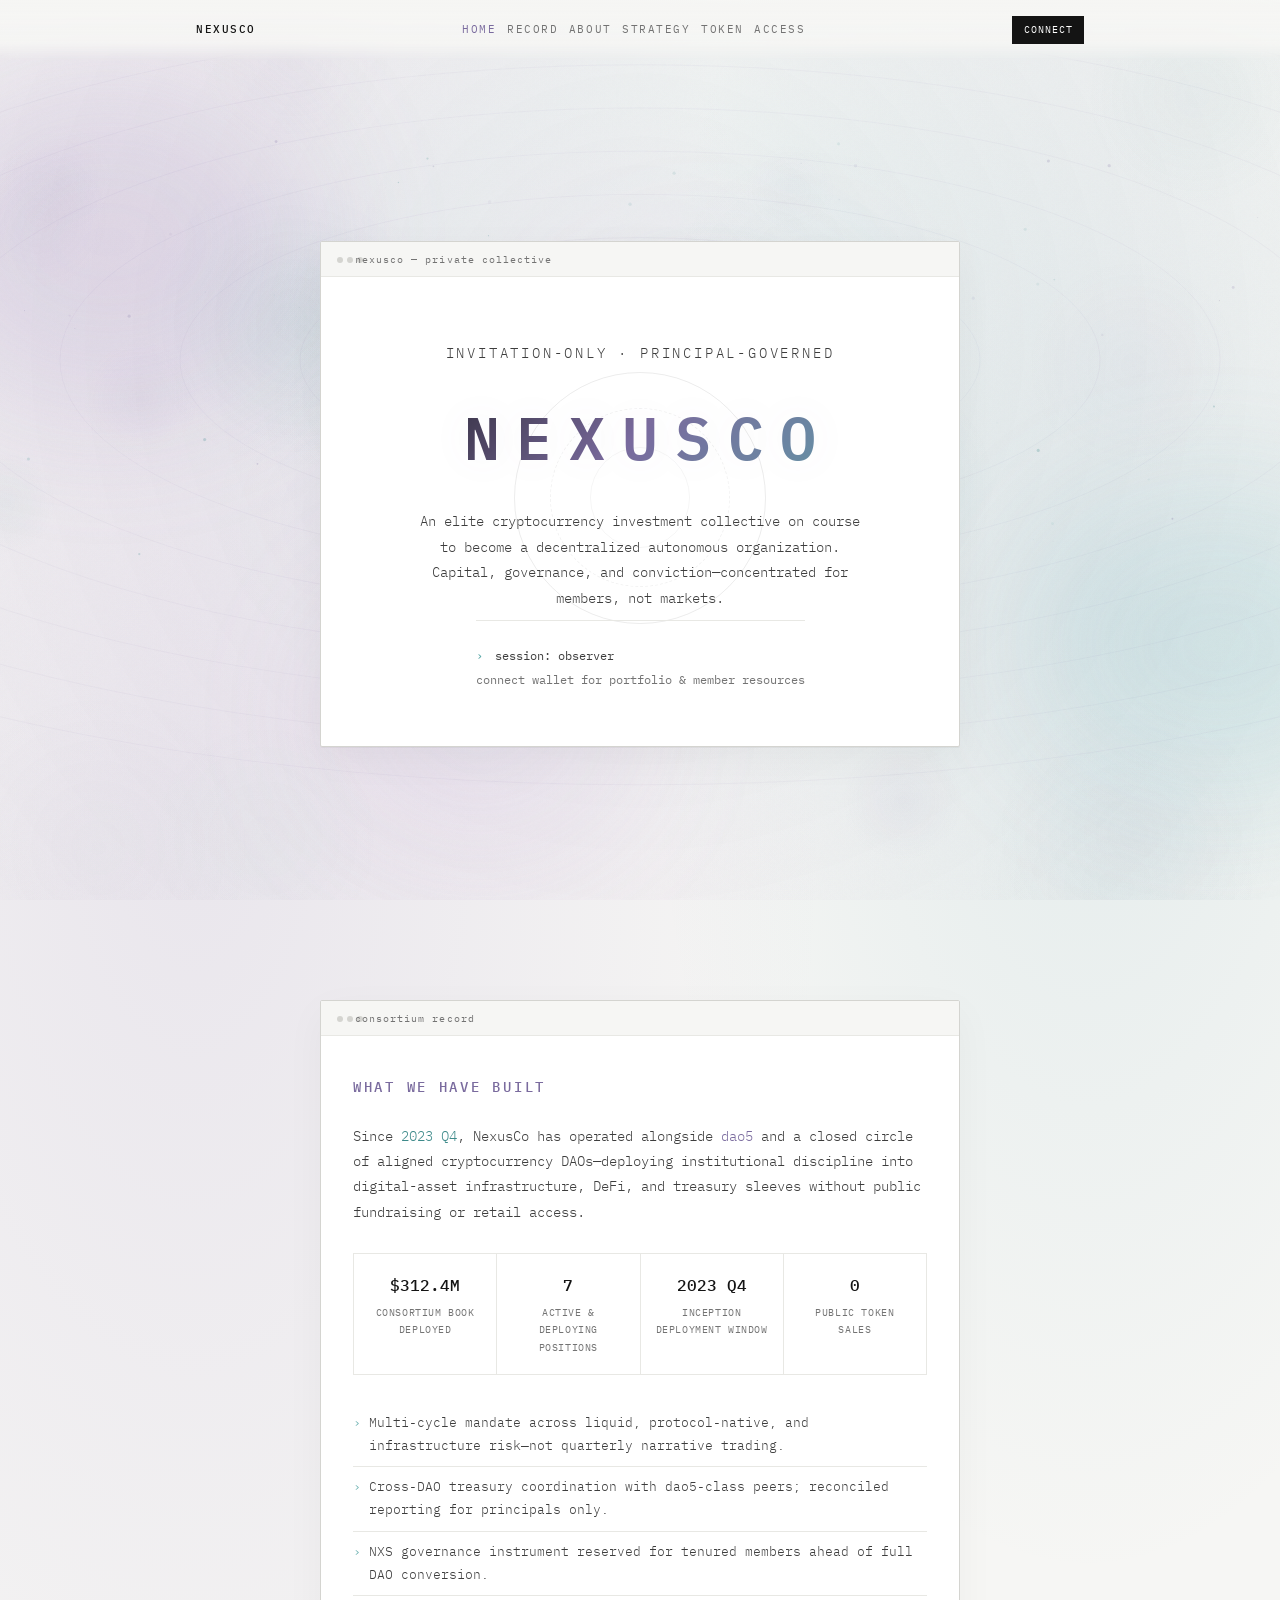
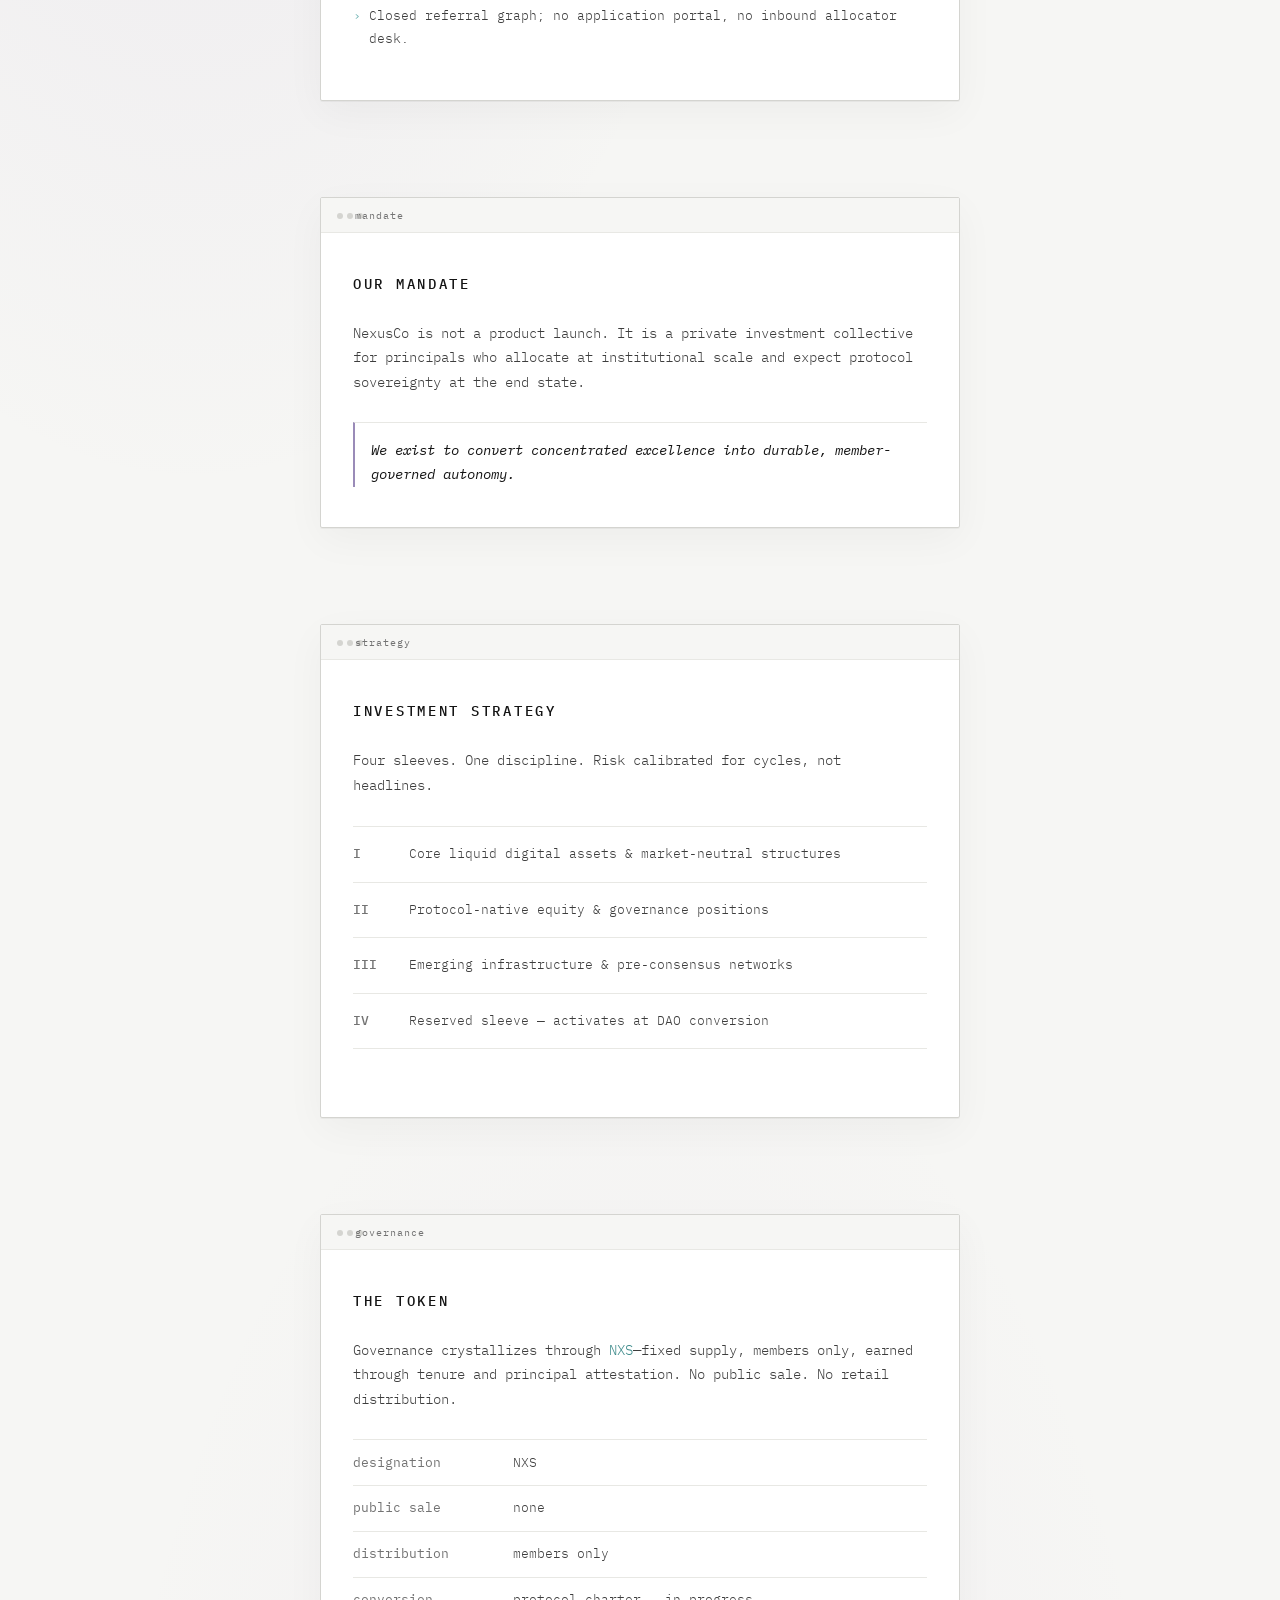
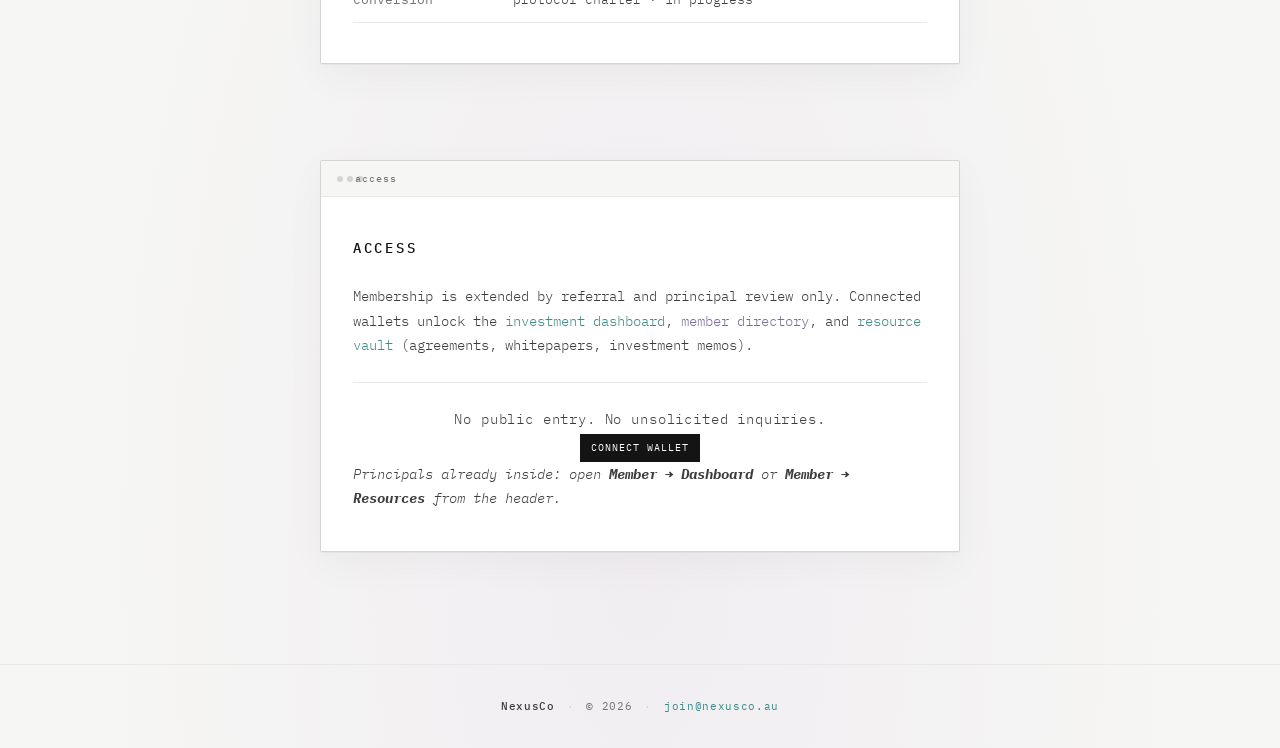
==== index.html @ d4dbca17 "Initial NexusCo website" ====
<!DOCTYPE html>
<html lang="en">
<head>
  <meta charset="UTF-8">
  <meta name="viewport" content="width=device-width, initial-scale=1.0">
  <meta name="description" content="NexusCo — private cryptocurrency investment collective converting to a DAO.">
  <meta name="robots" content="noindex, nofollow">
  <title>NexusCo</title>
  <link rel="preconnect" href="https://fonts.googleapis.com">
  <link rel="preconnect" href="https://fonts.gstatic.com" crossorigin>
  <link href="https://fonts.googleapis.com/css2?family=IBM+Plex+Mono:wght@300;400;500;600&display=swap" rel="stylesheet">
  <link rel="stylesheet" href="styles.css">
</head>
<body class="page-home">
  <div class="nebula" aria-hidden="true">
    <div class="nebula-cloud nebula-cloud--1"></div>
    <div class="nebula-cloud nebula-cloud--2"></div>
    <div class="nebula-cloud nebula-cloud--3"></div>
    <div class="nebula-cloud nebula-cloud--4"></div>
  </div>
  <canvas id="portal-canvas" aria-hidden="true"></canvas>
  <div class="grain" aria-hidden="true"></div>

  <header id="site-header"></header>

  <main>
    <section id="home" class="hero">
      <div class="terminal-frame hero-frame">
        <div class="frame-bar">
          <span class="frame-dots" aria-hidden="true"></span>
          <span class="frame-title">nexusco — private collective</span>
        </div>
        <div class="frame-body">
          <div class="portal-ring" aria-hidden="true">
            <span class="ring ring-1"></span>
            <span class="ring ring-2"></span>
            <span class="ring ring-3"></span>
          </div>
          <p class="hero-eyebrow accent-lavender">Invitation-only · Principal-governed</p>
          <h1 class="logo accent-lavender-soft">NEXUSCO</h1>
          <p class="tagline">
            An elite cryptocurrency investment collective on course to become a decentralized autonomous organization.
            Capital, governance, and conviction—concentrated for members, not markets.
          </p>
          <div class="hero-meta" id="hero-meta">
            <span class="meta-line"><span class="caret">›</span> session: observer</span>
            <span class="meta-line muted">connect wallet for portfolio &amp; member resources</span>
          </div>
        </div>
      </div>
    </section>

    <section id="record" class="section">
      <div class="section-inner terminal-frame">
        <div class="frame-bar">
          <span class="frame-dots" aria-hidden="true"></span>
          <span class="frame-title">consortium record</span>
        </div>
        <div class="frame-body">
          <h2 class="section-title accent-lavender">What We Have Built</h2>
          <p class="lead">
            Since <span class="accent-cyan">2023 Q4</span>, NexusCo has operated alongside
            <span class="accent-lavender">dao5</span> and a closed circle of aligned cryptocurrency DAOs—deploying
            institutional discipline into digital-asset infrastructure, DeFi, and treasury sleeves without public fundraising or retail access.
          </p>
          <div class="accomplish-grid">
            <div class="accomplish-card">
              <span class="accomplish-value accent-cyan">$312.4M</span>
              <span class="accomplish-label">Consortium book deployed</span>
            </div>
            <div class="accomplish-card">
              <span class="accomplish-value accent-lavender">7</span>
              <span class="accomplish-label">Active &amp; deploying positions</span>
            </div>
            <div class="accomplish-card">
              <span class="accomplish-value">2023 Q4</span>
              <span class="accomplish-label">Inception deployment window</span>
            </div>
            <div class="accomplish-card">
              <span class="accomplish-value">0</span>
              <span class="accomplish-label">Public token sales</span>
            </div>
          </div>
          <ul class="accomplish-list">
            <li>Multi-cycle mandate across liquid, protocol-native, and infrastructure risk—not quarterly narrative trading.</li>
            <li>Cross-DAO treasury coordination with dao5-class peers; reconciled reporting for principals only.</li>
            <li>NXS governance instrument reserved for tenured members ahead of full DAO conversion.</li>
            <li>Closed referral graph; no application portal, no inbound allocator desk.</li>
          </ul>
        </div>
      </div>
    </section>

    <section id="about" class="section">
      <div class="section-inner terminal-frame">
        <div class="frame-bar">
          <span class="frame-dots" aria-hidden="true"></span>
          <span class="frame-title">mandate</span>
        </div>
        <div class="frame-body">
          <h2 class="section-title">Our Mandate</h2>
          <p>
            NexusCo is not a product launch. It is a private investment collective for principals who allocate
            at institutional scale and expect protocol sovereignty at the end state.
          </p>
          <blockquote class="pull-quote">
            We exist to convert concentrated excellence into durable, member-governed autonomy.
          </blockquote>
        </div>
      </div>
    </section>

    <section id="invest" class="section">
      <div class="section-inner terminal-frame">
        <div class="frame-bar">
          <span class="frame-dots" aria-hidden="true"></span>
          <span class="frame-title">strategy</span>
        </div>
        <div class="frame-body">
          <h2 class="section-title">Investment Strategy</h2>
          <p class="lead">
            Four sleeves. One discipline. Risk calibrated for cycles, not headlines.
          </p>
          <ul class="strategy-list">
            <li>
              <span class="strategy-label">I</span>
              <span class="strategy-desc">Core liquid digital assets &amp; market-neutral structures</span>
            </li>
            <li>
              <span class="strategy-label">II</span>
              <span class="strategy-desc">Protocol-native equity &amp; governance positions</span>
            </li>
            <li>
              <span class="strategy-label">III</span>
              <span class="strategy-desc">Emerging infrastructure &amp; pre-consensus networks</span>
            </li>
            <li>
              <span class="strategy-label">IV</span>
              <span class="strategy-desc muted">Reserved sleeve — activates at DAO conversion</span>
            </li>
          </ul>
        </div>
      </div>
    </section>

    <section id="governance" class="section">
      <div class="section-inner terminal-frame">
        <div class="frame-bar">
          <span class="frame-dots" aria-hidden="true"></span>
          <span class="frame-title">governance</span>
        </div>
        <div class="frame-body">
          <h2 class="section-title">The Token</h2>
          <p>
            Governance crystallizes through <span class="accent-cyan">NXS</span>—fixed supply, members only,
            earned through tenure and principal attestation. No public sale. No retail distribution.
          </p>
          <dl class="spec-list">
            <div class="spec-row">
              <dt>designation</dt>
              <dd>NXS</dd>
            </div>
            <div class="spec-row">
              <dt>public sale</dt>
              <dd>none</dd>
            </div>
            <div class="spec-row">
              <dt>distribution</dt>
              <dd>members only</dd>
            </div>
            <div class="spec-row">
              <dt>conversion</dt>
              <dd>protocol charter · in progress</dd>
            </div>
          </dl>
        </div>
      </div>
    </section>

    <section id="documentation" class="section section-last">
      <div class="section-inner terminal-frame">
        <div class="frame-bar">
          <span class="frame-dots" aria-hidden="true"></span>
          <span class="frame-title">access</span>
        </div>
        <div class="frame-body">
          <h2 class="section-title">Access</h2>
          <p>
            Membership is extended by referral and principal review only. Connected wallets unlock the
            <span class="accent-cyan">investment dashboard</span>, <span class="accent-lavender">member directory</span>,
            and <span class="accent-cyan">resource vault</span> (agreements, whitepapers, investment memos).
          </p>
          <div class="access-actions" id="access-actions">
            <p class="membership-statement">No public entry. No unsolicited inquiries.</p>
            <button type="button" class="btn btn-primary" id="access-connect">Connect Wallet</button>
          </div>
          <p class="muted membership-closing">
            Principals already inside: open <strong>Member → Dashboard</strong> or <strong>Member → Resources</strong> from the header.
          </p>
        </div>
      </div>
    </section>
  </main>

  <footer class="site-footer">
    <div class="footer-inner">
      <span class="footer-brand">NexusCo</span>
      <span class="footer-sep">·</span>
      <span class="footer-copy">&copy; <span id="year"></span></span>
      <span class="footer-sep">·</span>
      <a href="mailto:join@nexusco.au" class="footer-email accent-cyan">join@nexusco.au</a>
    </div>
  </footer>

  <script src="wallet.js"></script>
  <script src="nav-utils.js"></script>
  <script src="header.js"></script>
  <script src="script.js"></script>
</body>
</html>
---- styles.css ----
/* NexusCo — light retro terminal / portal */

:root {
  --bg: #f6f6f4;
  --bg-panel: #ffffff;
  --fg: #141414;
  --fg-secondary: #3d3d3d;
  --fg-muted: #737373;
  --border: #d4d4d0;
  --border-soft: #e8e8e4;
  --accent: #2f2f2f;
  --lavender: #7a6b9e;
  --lavender-soft: #9a8bb8;
  --lavender-bg: rgba(122, 107, 158, 0.08);
  --cyan: #3d8a8a;
  --cyan-soft: #5aa8a8;
  --cyan-bg: rgba(61, 138, 138, 0.08);
  --galaxy-1: rgba(122, 107, 158, 0.05);
  --galaxy-2: rgba(61, 138, 138, 0.04);
  --ring: rgba(20, 20, 20, 0.08);
  --shadow: rgba(0, 0, 0, 0.04);
  --font: "IBM Plex Mono", "Courier New", Courier, monospace;
  --max-width: 640px;
  --max-width-wide: 920px;
  --header-height: 3.25rem;
  --radius: 2px;
}

.accent-lavender {
  color: var(--lavender);
}

.accent-cyan {
  color: var(--cyan);
}

.accent-cyan-soft {
  color: var(--cyan-soft);
}

.accent-lavender-soft {
  color: var(--lavender-soft);
}

.logo.accent-lavender-soft {
  color: var(--fg);
  background: linear-gradient(135deg, var(--fg) 0%, var(--lavender) 48%, var(--cyan-soft) 100%);
  -webkit-background-clip: text;
  background-clip: text;
  -webkit-text-fill-color: transparent;
}

*,
*::before,
*::after {
  box-sizing: border-box;
  margin: 0;
  padding: 0;
}

html {
  scroll-behavior: smooth;
  scroll-padding-top: 5.5rem;
  font-size: 16px;
}

body {
  font-family: var(--font);
  background: var(--bg);
  background-image:
    radial-gradient(ellipse 90% 60% at 15% 20%, rgba(155, 130, 190, 0.14) 0%, transparent 55%),
    radial-gradient(ellipse 70% 50% at 85% 15%, rgba(90, 160, 175, 0.12) 0%, transparent 50%),
    radial-gradient(ellipse 80% 55% at 50% 95%, rgba(180, 140, 210, 0.08) 0%, transparent 55%);
  color: var(--fg);
  line-height: 1.75;
  min-height: 100vh;
  overflow-x: hidden;
  -webkit-font-smoothing: antialiased;
}

/* Nebula layers */
.nebula {
  position: fixed;
  inset: 0;
  z-index: 0;
  pointer-events: none;
  overflow: hidden;
}

.nebula-cloud {
  position: absolute;
  border-radius: 50%;
  filter: blur(72px);
  opacity: 0.55;
  animation: nebula-drift 48s ease-in-out infinite;
}

.nebula-cloud--1 {
  width: min(55vw, 420px);
  height: min(45vw, 340px);
  top: 8%;
  left: -8%;
  background: rgba(155, 130, 190, 0.35);
  animation-duration: 52s;
}

.nebula-cloud--2 {
  width: min(50vw, 380px);
  height: min(40vw, 300px);
  top: 55%;
  right: -10%;
  background: rgba(90, 175, 185, 0.3);
  animation-delay: -12s;
  animation-duration: 44s;
}

.nebula-cloud--3 {
  width: min(42vw, 320px);
  height: min(38vw, 280px);
  bottom: 5%;
  left: 25%;
  background: rgba(200, 160, 220, 0.22);
  animation-delay: -24s;
  animation-direction: reverse;
}

.nebula-cloud--4 {
  width: min(35vw, 260px);
  height: min(30vw, 220px);
  top: 30%;
  left: 45%;
  background: rgba(120, 190, 200, 0.2);
  animation-delay: -8s;
  animation-duration: 56s;
}

@keyframes nebula-drift {
  0%, 100% {
    transform: translate(0, 0) scale(1);
  }
  33% {
    transform: translate(3%, 2%) scale(1.04);
  }
  66% {
    transform: translate(-2%, 3%) scale(0.98);
  }
}

/* Portal / galaxy canvas */
#portal-canvas {
  position: fixed;
  inset: 0;
  width: 100%;
  height: 100%;
  z-index: 1;
  pointer-events: none;
}

.grain {
  position: fixed;
  inset: 0;
  z-index: 2;
  pointer-events: none;
  opacity: 0.35;
  background-image: url("data:image/svg+xml,%3Csvg viewBox='0 0 256 256' xmlns='http://www.w3.org/2000/svg'%3E%3Cfilter id='n'%3E%3CfeTurbulence type='fractalNoise' baseFrequency='0.9' numOctaves='4' stitchTiles='stitch'/%3E%3C/filter%3E%3Crect width='100%25' height='100%25' filter='url(%23n)' opacity='0.04'/%3E%3C/svg%3E");
}

/* Header */
.site-header {
  position: fixed;
  top: 0;
  left: 0;
  right: 0;
  z-index: 100;
  min-height: var(--header-height);
  display: flex;
  align-items: center;
  justify-content: center;
  background: linear-gradient(
    to bottom,
    rgba(246, 246, 244, 0.94) 0%,
    rgba(246, 246, 244, 0.88) 70%,
    transparent 100%
  );
  backdrop-filter: blur(8px);
}

.site-header--spread {
  padding: 0.5rem 0;
}

.header-inner {
  width: 100%;
  max-width: var(--max-width-wide);
  margin: 0 auto;
  padding: 0.5rem 1rem;
  display: flex;
  align-items: center;
  gap: 0.5rem 0.75rem;
}

.header-logo {
  font-size: 0.68rem;
  font-weight: 500;
  letter-spacing: 0.14em;
  text-transform: uppercase;
  color: var(--fg);
  text-decoration: none;
  white-space: nowrap;
  flex-shrink: 0;
}

.nav-toggle {
  display: none;
  margin-left: auto;
  font-family: var(--font);
  font-size: 0.62rem;
  letter-spacing: 0.1em;
  text-transform: uppercase;
  padding: 0.4rem 0.55rem;
  border: 1px solid var(--border);
  background: var(--bg-panel);
  color: var(--fg-muted);
  cursor: pointer;
}

.header-nav-group {
  display: flex;
  align-items: center;
  gap: 0.35rem 0.75rem;
  flex: 1;
  min-width: 0;
  justify-content: center;
}

.nav--public {
  display: flex;
  flex-wrap: wrap;
  justify-content: center;
  gap: 0.2rem 0.65rem;
  min-width: 0;
}

.nav-link {
  font-size: 0.62rem;
}

.nav-link[hidden] {
  display: none !important;
}

.nav-member {
  flex-shrink: 0;
  position: relative;
}

.nav-member[hidden] {
  display: none !important;
}

.nav-dropdown__trigger {
  font-family: var(--font);
  font-size: 0.62rem;
  letter-spacing: 0.1em;
  text-transform: uppercase;
  padding: 0.35rem 0.55rem;
  border: 1px solid var(--border);
  background: linear-gradient(135deg, var(--lavender-bg), var(--cyan-bg));
  color: var(--fg);
  cursor: pointer;
  white-space: nowrap;
}

.nav-dropdown__trigger[aria-expanded="true"] {
  border-color: var(--lavender-soft);
  color: var(--lavender);
}

.nav-dropdown__caret {
  font-size: 0.5rem;
  margin-left: 0.15rem;
}

.nav-dropdown__panel {
  position: absolute;
  top: calc(100% + 0.35rem);
  right: 0;
  min-width: 10rem;
  background: var(--bg-panel);
  border: 1px solid var(--border);
  box-shadow: 0 8px 28px var(--shadow);
  z-index: 200;
  display: flex;
  flex-direction: column;
  padding: 0.35rem 0;
}

.nav-dropdown__panel[hidden] {
  display: none;
}

.nav-dropdown__link {
  font-size: 0.62rem;
  letter-spacing: 0.08em;
  text-transform: uppercase;
  padding: 0.55rem 0.85rem;
  color: var(--fg-muted);
  text-decoration: none;
  transition: background 0.15s ease, color 0.15s ease;
}

.nav-dropdown__link:hover,
.nav-dropdown__link:focus-visible,
.nav-dropdown__link.active {
  color: var(--lavender);
  background: var(--lavender-bg);
  outline: none;
}

.wallet-panel {
  flex-shrink: 0;
}

.nav-link--dashboard {
  color: var(--fg);
}

.nav-link {
  font-size: 0.7rem;
  font-weight: 400;
  letter-spacing: 0.14em;
  text-transform: uppercase;
  color: var(--fg-muted);
  text-decoration: none;
  transition: color 0.2s ease;
}

.nav-link:hover,
.nav-link:focus-visible {
  color: var(--fg);
  outline: none;
}

.nav-link.active {
  color: var(--lavender);
  outline: none;
}

/* Main */
main {
  position: relative;
  z-index: 2;
  padding-top: var(--header-height);
}

/* Terminal frames */
.terminal-frame {
  background: var(--bg-panel);
  border: 1px solid var(--border);
  border-radius: var(--radius);
  box-shadow: 0 1px 0 var(--shadow), 0 12px 40px var(--shadow);
  overflow: hidden;
}

.frame-bar {
  display: flex;
  align-items: center;
  gap: 0.75rem;
  padding: 0.5rem 1rem;
  background: var(--bg);
  border-bottom: 1px solid var(--border-soft);
  font-size: 0.65rem;
  letter-spacing: 0.1em;
  text-transform: lowercase;
  color: var(--fg-muted);
}

.frame-dots::before {
  content: "";
  display: inline-block;
  width: 6px;
  height: 6px;
  border-radius: 50%;
  background: var(--border);
  box-shadow: 10px 0 0 var(--border), 20px 0 0 var(--border);
}

.frame-body {
  padding: 2.5rem 2rem;
  position: relative;
}

/* Hero */
.hero {
  min-height: 100vh;
  display: flex;
  align-items: center;
  justify-content: center;
  padding: 5rem 1.5rem 6rem;
}

.hero-frame {
  width: 100%;
  max-width: var(--max-width);
  text-align: center;
}

.hero-frame .frame-body {
  padding: 4rem 2rem 3.5rem;
}

.hero-eyebrow {
  position: relative;
  z-index: 1;
  font-size: 0.65rem;
  letter-spacing: 0.2em;
  text-transform: uppercase;
  margin-bottom: 0.75rem;
}

.lead {
  font-size: 0.9rem;
  color: var(--fg-secondary);
  font-weight: 300;
  margin-bottom: 1.5rem;
  line-height: 1.8;
}

.accomplish-grid {
  display: grid;
  grid-template-columns: repeat(4, 1fr);
  gap: 1px;
  background: var(--border-soft);
  border: 1px solid var(--border-soft);
  margin: 1.75rem 0;
}

.accomplish-card {
  background: var(--bg-panel);
  padding: 1.1rem 0.85rem;
  display: flex;
  flex-direction: column;
  gap: 0.3rem;
  text-align: center;
}

.accomplish-value {
  font-size: 1rem;
  font-weight: 500;
  color: var(--fg);
}

.accomplish-label {
  font-size: 0.62rem;
  letter-spacing: 0.06em;
  text-transform: uppercase;
  color: var(--fg-muted);
}

.accomplish-list {
  list-style: none;
  font-size: 0.82rem;
  color: var(--fg-secondary);
  font-weight: 300;
}

.accomplish-list li {
  padding: 0.55rem 0;
  border-bottom: 1px solid var(--border-soft);
  padding-left: 1rem;
  position: relative;
}

.accomplish-list li::before {
  content: "›";
  position: absolute;
  left: 0;
  color: var(--cyan-soft);
}

.accomplish-list li:last-child {
  border-bottom: none;
}

.access-actions {
  margin-top: 1.5rem;
  padding-top: 1.5rem;
  border-top: 1px solid var(--border-soft);
  text-align: center;
}

.access-actions[hidden] {
  display: none;
}

.inline-link {
  color: inherit;
  text-decoration: underline;
  text-underline-offset: 3px;
}

.inline-link:hover {
  color: var(--cyan);
}

.portal-ring {
  position: absolute;
  top: 50%;
  left: 50%;
  width: min(280px, 70vw);
  height: min(280px, 70vw);
  transform: translate(-50%, -55%);
  pointer-events: none;
}

.ring {
  position: absolute;
  inset: 0;
  border: 1px solid var(--ring);
  border-radius: 50%;
  animation: orbit 24s linear infinite;
}

.ring-1 {
  inset: 5%;
  animation-duration: 32s;
  animation-direction: reverse;
}

.ring-2 {
  inset: 18%;
  border-style: dashed;
  opacity: 0.7;
}

.ring-3 {
  inset: 32%;
  animation-duration: 18s;
  opacity: 0.5;
}

@keyframes orbit {
  to { transform: rotate(360deg); }
}

.logo {
  position: relative;
  z-index: 1;
  font-size: clamp(2rem, 8vw, 3.75rem);
  font-weight: 600;
  letter-spacing: 0.28em;
  margin-right: -0.28em;
  color: var(--fg);
  margin-bottom: 1.25rem;
  text-shadow: 0 0 40px var(--lavender-bg);
}

.tagline {
  position: relative;
  z-index: 1;
  max-width: 28rem;
  margin: 0 auto 2rem;
  font-size: clamp(0.8rem, 2.2vw, 0.95rem);
  font-weight: 300;
  color: var(--fg-secondary);
  line-height: 1.85;
}

.hero-meta {
  position: relative;
  z-index: 1;
  display: inline-flex;
  flex-direction: column;
  align-items: flex-start;
  text-align: left;
  font-size: 0.75rem;
  gap: 0.2rem;
  padding-top: 1.5rem;
  border-top: 1px solid var(--border-soft);
  margin-top: 0.5rem;
}

.meta-line {
  color: var(--fg-secondary);
}

.caret {
  color: var(--cyan-soft);
  margin-right: 0.35rem;
}

.muted {
  color: var(--fg-muted);
}

/* Sections */
.section {
  padding: 3rem 1.5rem;
}

.section-inner {
  max-width: var(--max-width);
  margin: 0 auto;
}

.section-last {
  padding-bottom: 7rem;
}

.section-title {
  font-size: 0.85rem;
  font-weight: 500;
  letter-spacing: 0.2em;
  text-transform: uppercase;
  color: var(--fg);
  margin-bottom: 1.5rem;
}

.section-title.accent-lavender {
  color: var(--lavender);
}

.frame-body p {
  margin-bottom: 1.15rem;
  font-size: 0.875rem;
  font-weight: 300;
  color: var(--fg-secondary);
}

.frame-body p:last-of-type:not(.footnote) {
  margin-bottom: 0;
}

.pull-quote {
  margin-top: 1.75rem;
  padding: 1rem 0 0 1rem;
  border-top: 1px solid var(--border-soft);
  border-left: 2px solid var(--lavender-soft);
  font-size: 0.85rem;
  font-weight: 400;
  font-style: italic;
  color: var(--fg);
}

/* Strategy */
.strategy-list {
  list-style: none;
  margin: 1.75rem 0;
  border-top: 1px solid var(--border-soft);
}

.strategy-list li {
  display: grid;
  grid-template-columns: 2.5rem 1fr;
  gap: 1rem;
  padding: 1rem 0;
  border-bottom: 1px solid var(--border-soft);
  font-size: 0.8rem;
}

.strategy-label {
  font-weight: 500;
  color: var(--fg-muted);
  font-variant-numeric: oldstyle-nums;
}

.strategy-desc {
  color: var(--fg-secondary);
  font-weight: 300;
}

.footnote {
  font-size: 0.75rem;
  margin-top: 1.25rem;
}

/* Specs */
.spec-list {
  margin-top: 1.75rem;
  border-top: 1px solid var(--border-soft);
}

.spec-row {
  display: grid;
  grid-template-columns: 9rem 1fr;
  gap: 1rem;
  padding: 0.7rem 0;
  font-size: 0.8rem;
  border-bottom: 1px solid var(--border-soft);
}

.spec-row dt {
  color: var(--fg-muted);
  font-weight: 400;
}

.spec-row dd {
  color: var(--fg-secondary);
  font-weight: 300;
}

/* Membership */
.membership-note {
  margin-top: 2rem;
  padding-top: 1.75rem;
  border-top: 1px solid var(--border-soft);
  text-align: center;
}

.membership-statement {
  font-size: 0.85rem;
  font-weight: 400;
  color: var(--fg);
  letter-spacing: 0.06em;
  margin-bottom: 1rem;
}

.membership-closing {
  font-size: 0.8rem;
  font-style: italic;
}

/* Footer */
.site-footer {
  position: relative;
  z-index: 2;
  padding: 2rem 1.5rem;
  border-top: 1px solid var(--border-soft);
}

.footer-inner {
  max-width: var(--max-width);
  margin: 0 auto;
  display: flex;
  flex-wrap: wrap;
  justify-content: center;
  align-items: center;
  gap: 0.35rem 0.75rem;
  font-size: 0.7rem;
  letter-spacing: 0.06em;
  color: var(--fg-muted);
}

.footer-brand {
  color: var(--fg-secondary);
  font-weight: 500;
}

.footer-sep {
  color: var(--border);
}

.footer-email {
  text-decoration: none;
  transition: color 0.2s ease, text-shadow 0.2s ease;
}

.footer-email:hover,
.footer-email:focus-visible {
  color: var(--cyan);
  text-shadow: 0 0 12px var(--cyan-bg);
  outline: none;
}

/* Wallet */
.wallet-panel {
  display: flex;
  flex-direction: column;
  align-items: flex-end;
  gap: 0.25rem;
}

.wallet-connected {
  display: flex;
  flex-wrap: wrap;
  align-items: center;
  justify-content: flex-end;
  gap: 0.4rem 0.5rem;
}

.wallet-connected[hidden],
.wallet-panel .btn-primary[hidden] {
  display: none !important;
}

.wallet-badge {
  font-size: 0.7rem;
  padding: 0.35rem 0.6rem;
  border: 1px solid var(--border);
  background: var(--bg);
  color: var(--fg-secondary);
  letter-spacing: 0.04em;
}

.wallet-error {
  font-size: 0.65rem;
  color: var(--fg-secondary);
  max-width: 14rem;
  text-align: right;
  line-height: 1.4;
}

.wallet-error[hidden] {
  display: none;
}

.btn-compact {
  padding: 0.35rem 0.5rem;
  min-width: 0;
}

.btn {
  font-family: var(--font);
  font-size: 0.62rem;
  letter-spacing: 0.1em;
  text-transform: uppercase;
  padding: 0.4rem 0.65rem;
  border: 1px solid var(--border);
  background: var(--bg-panel);
  color: var(--fg);
  cursor: pointer;
  text-decoration: none;
  transition: background 0.15s ease, border-color 0.15s ease;
}

.btn:hover,
.btn:focus-visible {
  border-color: var(--fg-muted);
  outline: none;
}

.btn:disabled {
  opacity: 0.5;
  cursor: wait;
}

.btn-primary {
  background: var(--fg);
  color: var(--bg-panel);
  border-color: var(--fg);
}

.btn-primary:hover,
.btn-primary:focus-visible {
  background: var(--fg-secondary);
  border-color: var(--fg-secondary);
}

.btn-secondary {
  background: var(--bg-panel);
}

.btn-ghost {
  background: transparent;
  border-color: transparent;
  color: var(--fg-muted);
}

.btn-ghost:hover {
  color: var(--fg);
  border-color: transparent;
}

/* Dashboard */
.page-dashboard main {
  padding-top: calc(var(--header-height) + 1rem);
}

.dashboard-main {
  padding: 2rem 1.5rem 4rem;
}

.dashboard-wrap {
  max-width: var(--max-width-wide);
  margin: 0 auto;
}

.dashboard-frame .frame-body {
  padding: 2rem 1.75rem 2.5rem;
}

.dashboard-header {
  margin-bottom: 2rem;
}

.dashboard-title {
  font-size: 0.9rem;
  font-weight: 500;
  letter-spacing: 0.2em;
  text-transform: uppercase;
  margin-bottom: 0.5rem;
}

.dashboard-sub {
  font-size: 0.8rem;
  font-weight: 300;
}

.stats-row {
  display: grid;
  grid-template-columns: repeat(3, 1fr);
  gap: 1px;
  background: var(--border-soft);
  border: 1px solid var(--border-soft);
  margin-bottom: 2rem;
}

.stat-card {
  background: var(--bg-panel);
  padding: 1.1rem 1.25rem;
  display: flex;
  flex-direction: column;
  gap: 0.35rem;
}

.stat-label {
  font-size: 0.65rem;
  letter-spacing: 0.08em;
  text-transform: uppercase;
  color: var(--fg-muted);
}

.stat-value {
  font-size: 0.95rem;
  font-weight: 500;
  color: var(--fg);
}

.table-wrap {
  overflow-x: auto;
  border: 1px solid var(--border-soft);
  margin-bottom: 1.5rem;
}

.invest-table {
  width: 100%;
  border-collapse: collapse;
  font-size: 0.75rem;
}

.invest-table th,
.invest-table td {
  padding: 0.85rem 1rem;
  text-align: left;
  border-bottom: 1px solid var(--border-soft);
}

.invest-table th {
  font-weight: 500;
  letter-spacing: 0.08em;
  text-transform: uppercase;
  font-size: 0.65rem;
  color: var(--fg-muted);
  background: var(--bg);
}

.invest-table tbody tr:last-child td {
  border-bottom: none;
}

.invest-table tbody tr:hover td {
  background: rgba(0, 0, 0, 0.015);
}

.cell-primary {
  display: block;
  font-weight: 500;
  color: var(--fg);
}

.cell-meta {
  display: block;
  font-size: 0.65rem;
  margin-top: 0.15rem;
}

.cell-highlight {
  font-weight: 500;
  color: var(--fg);
}

.status-pill {
  display: inline-block;
  font-size: 0.6rem;
  letter-spacing: 0.06em;
  text-transform: uppercase;
  padding: 0.2rem 0.45rem;
  border: 1px solid var(--border);
  color: var(--fg-muted);
}

.status-pill--active {
  border-color: var(--fg-muted);
  color: var(--fg-secondary);
}

.status-pill--deploying {
  border-style: dashed;
}

.dashboard-disclaimer {
  font-size: 0.7rem;
  line-height: 1.6;
}

.consortium-note {
  font-size: 0.75rem;
  margin-bottom: 1.25rem;
  padding: 0.75rem 1rem;
  background: var(--cyan-bg);
  border-left: 2px solid var(--cyan-soft);
  line-height: 1.6;
}

.member-notice {
  font-size: 0.75rem;
  margin-bottom: 1.5rem;
  padding: 0.75rem 1rem;
  background: var(--lavender-bg);
  border-left: 2px solid var(--lavender-soft);
  line-height: 1.6;
}

.member-notice[hidden] {
  display: none;
}

.stat-meta {
  font-size: 0.6rem;
  margin-top: 0.15rem;
}

.stat-value.accent-cyan {
  color: var(--cyan);
}

.stat-value.accent-lavender {
  color: var(--lavender);
}

/* Sortable table */
.sort-btn {
  font-family: var(--font);
  font-size: inherit;
  font-weight: inherit;
  letter-spacing: inherit;
  text-transform: inherit;
  color: inherit;
  background: none;
  border: none;
  padding: 0;
  cursor: pointer;
  display: inline-flex;
  align-items: center;
  gap: 0.35rem;
  transition: color 0.15s ease;
}

.sort-btn:hover,
.sort-btn:focus-visible {
  color: var(--lavender);
  outline: none;
}

.sort-btn--active {
  color: var(--cyan);
}

.sort-icon {
  font-size: 0.55rem;
  opacity: 0.5;
  color: var(--lavender-soft);
}

.sort-btn--active .sort-icon {
  opacity: 1;
  color: var(--cyan);
}

.invest-table th {
  vertical-align: bottom;
}

/* Resources */
.resources-frame {
  margin-top: 2rem;
}

.resources-intro {
  font-size: 0.8rem;
  margin-bottom: 1.5rem;
}

.resource-list {
  list-style: none;
  border-top: 1px solid var(--border-soft);
}

.resource-item {
  display: grid;
  grid-template-columns: 1fr auto;
  grid-template-rows: auto auto;
  gap: 0.25rem 1rem;
  padding: 1rem 0;
  border-bottom: 1px solid var(--border-soft);
  align-items: center;
}

.resource-meta {
  grid-column: 1;
  display: flex;
  flex-wrap: wrap;
  gap: 0.5rem 1rem;
  font-size: 0.65rem;
}

.resource-title {
  grid-column: 1;
  font-size: 0.85rem;
  font-weight: 400;
  color: var(--fg);
}

.resource-dl {
  grid-column: 2;
  grid-row: 1 / span 2;
  align-self: center;
}

.resource-category {
  font-weight: 500;
  letter-spacing: 0.06em;
  text-transform: uppercase;
}

/* Members directory */
.member-grid {
  display: grid;
  gap: 1.25rem;
}

.member-card {
  display: grid;
  grid-template-columns: 3.5rem 1fr;
  gap: 1.25rem;
  padding: 1.35rem 0;
  border-bottom: 1px solid var(--border-soft);
}

.member-card:last-child {
  border-bottom: none;
}

.member-card--founder {
  padding: 1.5rem;
  margin-bottom: 0.5rem;
  border: 1px solid var(--border-soft);
  border-radius: var(--radius);
  background: linear-gradient(
    135deg,
    var(--lavender-bg) 0%,
    var(--cyan-bg) 100%
  );
  border-bottom: 1px solid var(--border-soft);
}

.member-avatar {
  width: 3.5rem;
  height: 3.5rem;
  display: flex;
  align-items: center;
  justify-content: center;
  font-size: 0.75rem;
  font-weight: 500;
  letter-spacing: 0.05em;
  border: 1px solid var(--border);
  background: var(--bg-panel);
  color: var(--lavender);
  border-radius: var(--radius);
}

.member-card--founder .member-avatar {
  border-color: var(--lavender-soft);
  color: var(--cyan);
  box-shadow: 0 0 24px var(--lavender-bg);
}

.member-name {
  font-size: 0.95rem;
  font-weight: 500;
  color: var(--fg);
  margin-bottom: 0.15rem;
}

.member-role {
  font-size: 0.7rem;
  letter-spacing: 0.1em;
  text-transform: uppercase;
}

.member-meta,
.member-focus,
.member-bio {
  font-size: 0.8rem;
  margin-top: 0.5rem;
  color: var(--fg-secondary);
  font-weight: 300;
}

.member-bio {
  line-height: 1.65;
  margin-top: 0.65rem;
}

.member-x {
  display: inline-block;
  margin-top: 0.65rem;
  font-size: 0.75rem;
  text-decoration: none;
}

.member-x:hover,
.member-x:focus-visible {
  text-decoration: underline;
  outline: none;
}

.member-tags {
  display: flex;
  flex-wrap: wrap;
  gap: 0.35rem;
  margin-top: 0.75rem;
}

.member-tag {
  font-size: 0.6rem;
  letter-spacing: 0.06em;
  text-transform: uppercase;
  padding: 0.2rem 0.45rem;
  border: 1px solid var(--border-soft);
  color: var(--fg-muted);
  background: var(--bg-panel);
}

.member-card--founder .member-tag {
  border-color: rgba(122, 107, 158, 0.25);
}

::selection {
  background: var(--lavender-soft);
  color: var(--bg-panel);
}
  background: var(--fg);
  color: var(--bg-panel);
}

::-webkit-scrollbar {
  width: 5px;
}

::-webkit-scrollbar-track {
  background: var(--bg);
}

::-webkit-scrollbar-thumb {
  background: var(--border);
}

@media (max-width: 960px) {
  .nav-toggle {
    display: block;
  }

  html {
    scroll-padding-top: 4.5rem;
  }

  .header-inner {
    flex-wrap: wrap;
  }

  .header-nav-group {
    display: none;
    order: 4;
    width: 100%;
    flex-direction: column;
    align-items: stretch;
    padding: 0.75rem 0 0.25rem;
    border-top: 1px solid var(--border-soft);
  }

  .header-nav-group--open {
    display: flex;
  }

  .nav--public {
    flex-direction: column;
    align-items: stretch;
    gap: 0;
  }

  .nav--public .nav-link {
    display: block !important;
    padding: 0.55rem 0;
    border-bottom: 1px solid var(--border-soft);
  }

  .nav-member {
    width: 100%;
  }

  .nav-dropdown__trigger {
    width: 100%;
    text-align: left;
  }

  .nav-dropdown__panel {
    position: static;
    box-shadow: none;
    border: none;
    border-top: 1px solid var(--border-soft);
    margin-top: 0.25rem;
  }

  .wallet-panel {
    order: 3;
    margin-left: auto;
  }

  .accomplish-grid {
    grid-template-columns: repeat(2, 1fr);
  }

  .member-card {
    grid-template-columns: 1fr;
  }

  .member-avatar {
    width: 2.75rem;
    height: 2.75rem;
  }

  .nebula-cloud {
    filter: blur(48px);
    opacity: 0.4;
  }

  .wallet-panel {
    align-items: stretch;
  }

  .wallet-connected {
    justify-content: flex-start;
  }

  .wallet-error {
    text-align: left;
    max-width: none;
  }

  .stats-row {
    grid-template-columns: 1fr;
  }

  .frame-body {
    padding: 2rem 1.25rem;
  }

  .hero-frame .frame-body {
    padding: 3rem 1.25rem 2.5rem;
  }

  .logo {
    letter-spacing: 0.18em;
    margin-right: -0.18em;
  }

  .nav-link {
    font-size: 0.62rem;
  }

  .spec-row {
    grid-template-columns: 1fr;
    gap: 0.15rem;
  }

  .portal-ring {
    opacity: 0.6;
  }

  .invest-table th:nth-child(2),
  .invest-table td:nth-child(2) {
    display: none;
  }

  .resource-item {
    grid-template-columns: 1fr;
  }

  .resource-dl {
    grid-column: 1;
    grid-row: auto;
    justify-self: start;
  }

  .sort-btn {
    font-size: 0.6rem;
  }
}

@media (prefers-reduced-motion: reduce) {
  .ring,
  .nebula-cloud {
    animation: none;
  }

  #portal-canvas,
  .nebula {
    display: none;
  }

  html {
    scroll-behavior: auto;
  }
}
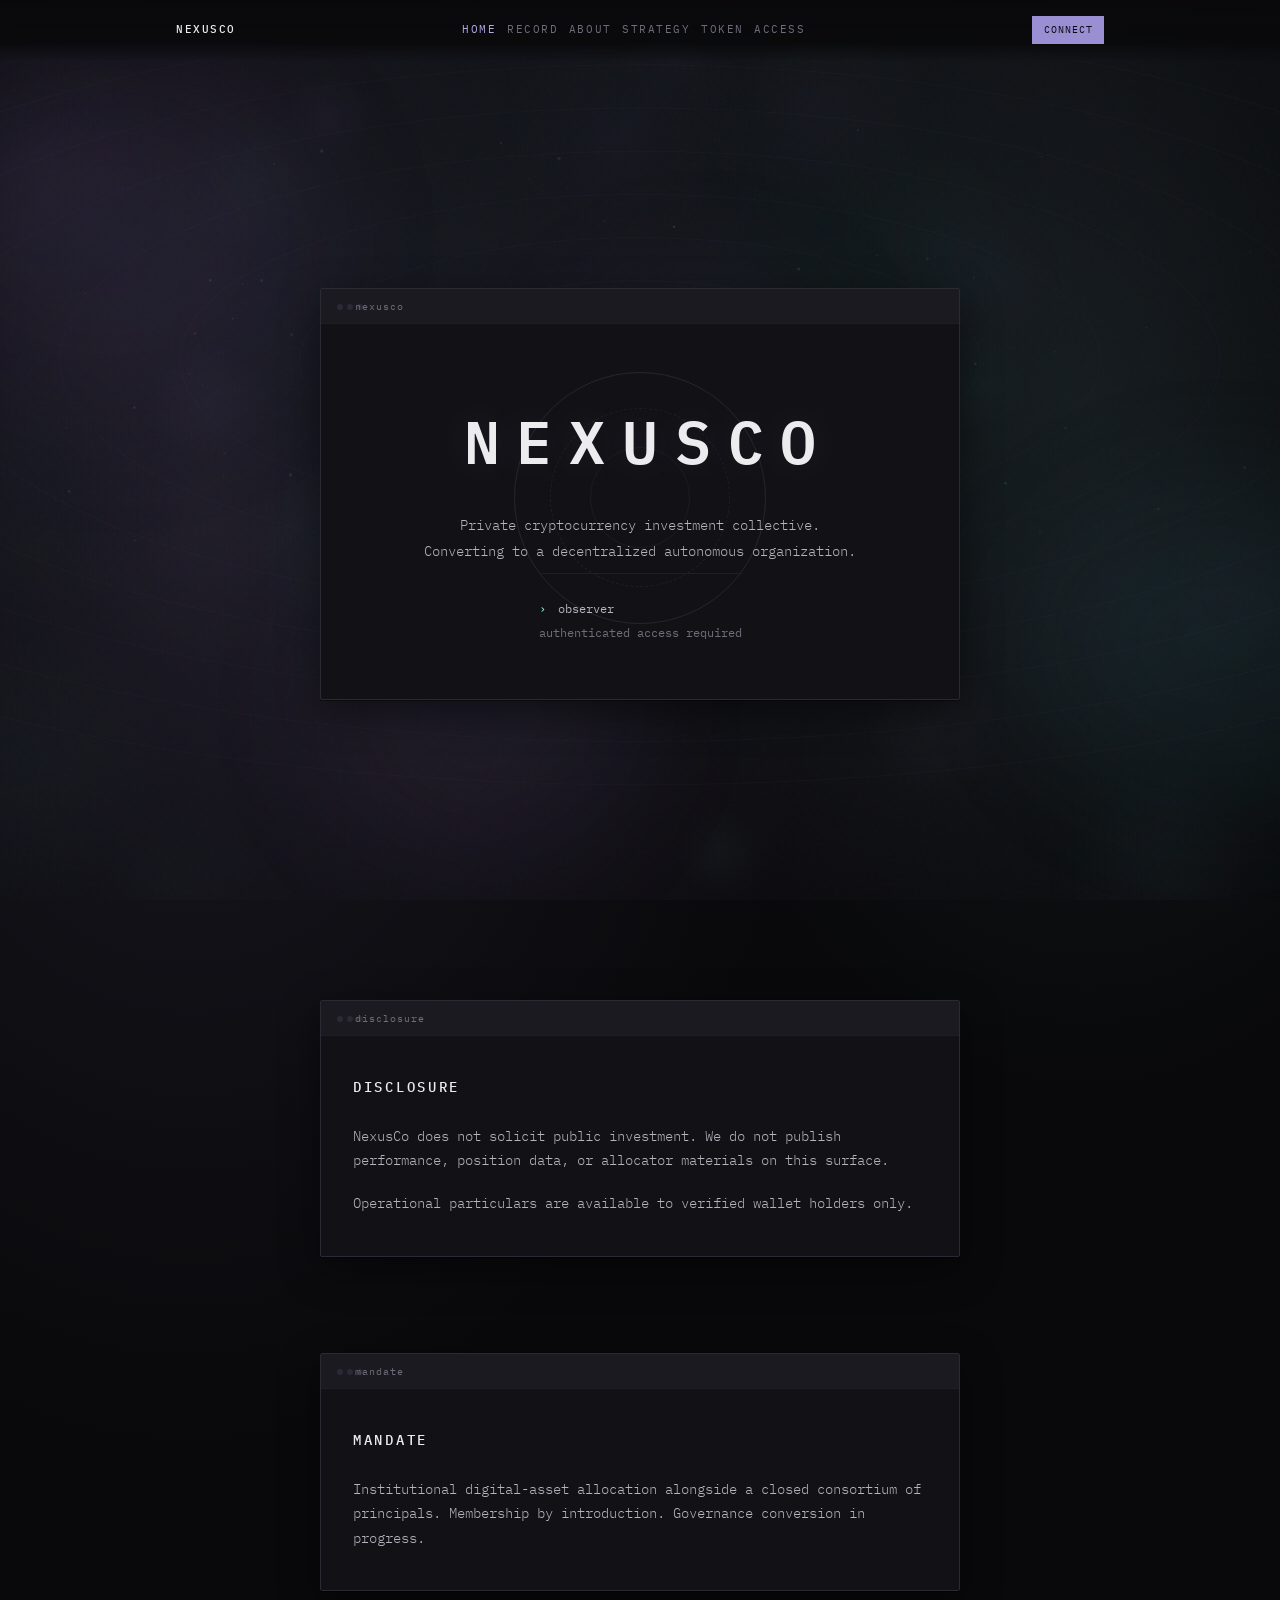
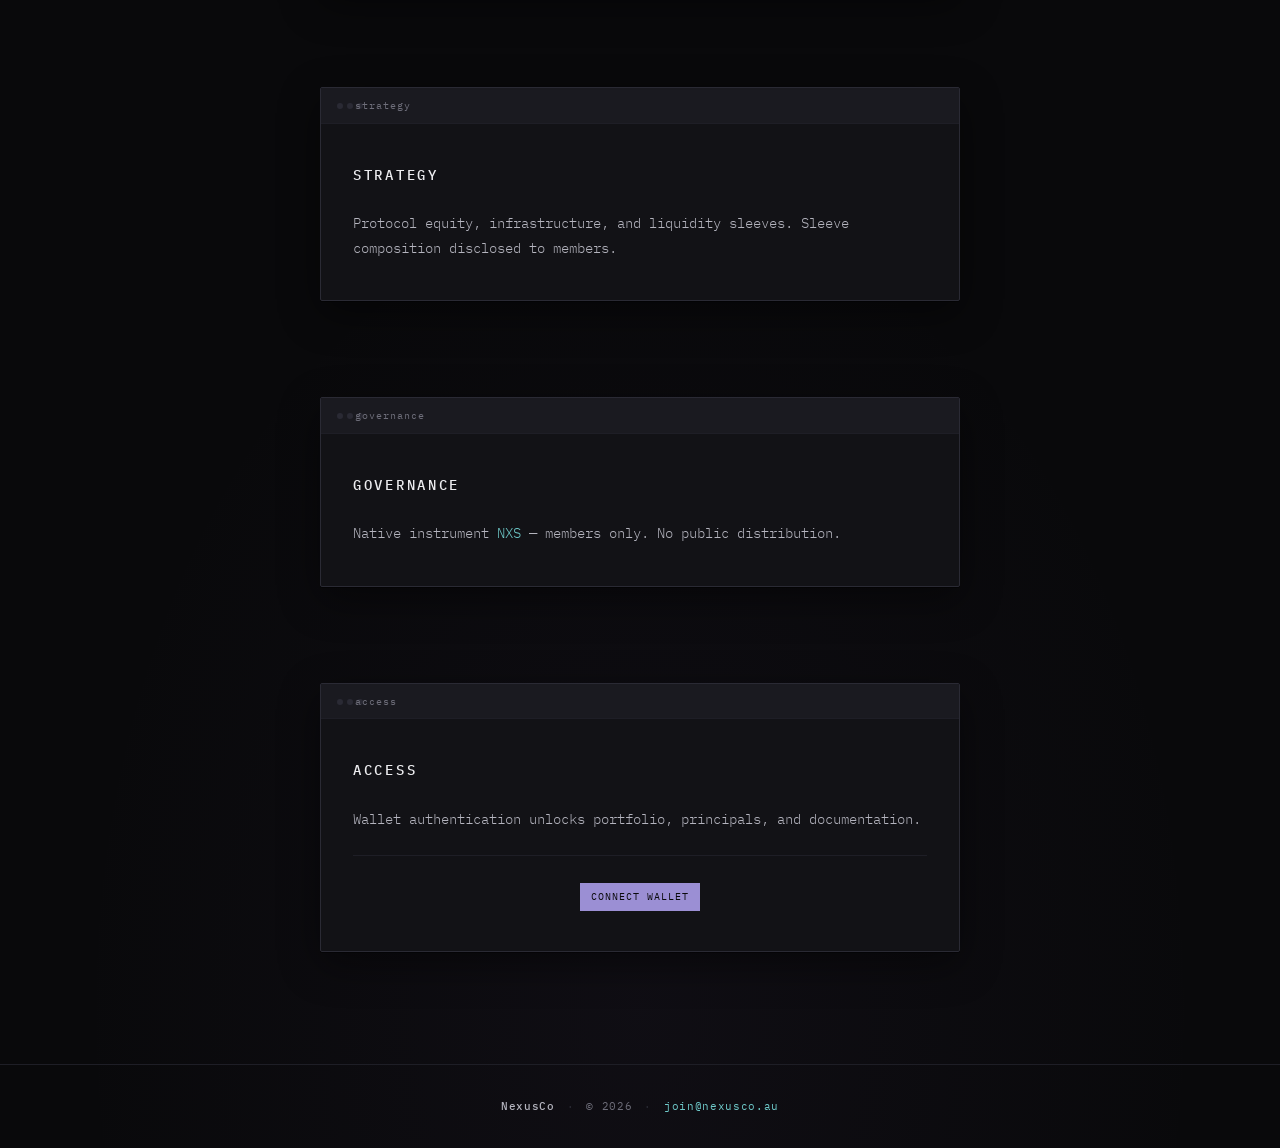
==== commit 9b17fb83: "Dark theme, reserved public site, real portfolio, enquire links" ====
--- a/index.html
+++ b/index.html
@@ -3,7 +3,7 @@
 <head>
   <meta charset="UTF-8">
   <meta name="viewport" content="width=device-width, initial-scale=1.0">
-  <meta name="description" content="NexusCo — private cryptocurrency investment collective converting to a DAO.">
+  <meta name="description" content="NexusCo — private cryptocurrency investment collective.">
   <meta name="robots" content="noindex, nofollow">
   <title>NexusCo</title>
   <link rel="preconnect" href="https://fonts.googleapis.com">
@@ -28,7 +28,7 @@
       <div class="terminal-frame hero-frame">
         <div class="frame-bar">
           <span class="frame-dots" aria-hidden="true"></span>
-          <span class="frame-title">nexusco — private collective</span>
+          <span class="frame-title">nexusco</span>
         </div>
         <div class="frame-body">
           <div class="portal-ring" aria-hidden="true">
@@ -36,15 +36,14 @@
             <span class="ring ring-2"></span>
             <span class="ring ring-3"></span>
           </div>
-          <p class="hero-eyebrow accent-lavender">Invitation-only · Principal-governed</p>
-          <h1 class="logo accent-lavender-soft">NEXUSCO</h1>
+          <h1 class="logo">NEXUSCO</h1>
           <p class="tagline">
-            An elite cryptocurrency investment collective on course to become a decentralized autonomous organization.
-            Capital, governance, and conviction—concentrated for members, not markets.
+            Private cryptocurrency investment collective.<br>
+            Converting to a decentralized autonomous organization.
           </p>
           <div class="hero-meta" id="hero-meta">
-            <span class="meta-line"><span class="caret">›</span> session: observer</span>
-            <span class="meta-line muted">connect wallet for portfolio &amp; member resources</span>
+            <span class="meta-line"><span class="caret">›</span> observer</span>
+            <span class="meta-line muted">authenticated access required</span>
           </div>
         </div>
       </div>
@@ -54,39 +53,17 @@
       <div class="section-inner terminal-frame">
         <div class="frame-bar">
           <span class="frame-dots" aria-hidden="true"></span>
-          <span class="frame-title">consortium record</span>
+          <span class="frame-title">disclosure</span>
         </div>
         <div class="frame-body">
-          <h2 class="section-title accent-lavender">What We Have Built</h2>
-          <p class="lead">
-            Since <span class="accent-cyan">2023 Q4</span>, NexusCo has operated alongside
-            <span class="accent-lavender">dao5</span> and a closed circle of aligned cryptocurrency DAOs—deploying
-            institutional discipline into digital-asset infrastructure, DeFi, and treasury sleeves without public fundraising or retail access.
+          <h2 class="section-title">Disclosure</h2>
+          <p>
+            NexusCo does not solicit public investment. We do not publish performance,
+            position data, or allocator materials on this surface.
           </p>
-          <div class="accomplish-grid">
-            <div class="accomplish-card">
-              <span class="accomplish-value accent-cyan">$312.4M</span>
-              <span class="accomplish-label">Consortium book deployed</span>
-            </div>
-            <div class="accomplish-card">
-              <span class="accomplish-value accent-lavender">7</span>
-              <span class="accomplish-label">Active &amp; deploying positions</span>
-            </div>
-            <div class="accomplish-card">
-              <span class="accomplish-value">2023 Q4</span>
-              <span class="accomplish-label">Inception deployment window</span>
-            </div>
-            <div class="accomplish-card">
-              <span class="accomplish-value">0</span>
-              <span class="accomplish-label">Public token sales</span>
-            </div>
-          </div>
-          <ul class="accomplish-list">
-            <li>Multi-cycle mandate across liquid, protocol-native, and infrastructure risk—not quarterly narrative trading.</li>
-            <li>Cross-DAO treasury coordination with dao5-class peers; reconciled reporting for principals only.</li>
-            <li>NXS governance instrument reserved for tenured members ahead of full DAO conversion.</li>
-            <li>Closed referral graph; no application portal, no inbound allocator desk.</li>
-          </ul>
+          <p class="muted">
+            Operational particulars are available to verified wallet holders only.
+          </p>
         </div>
       </div>
     </section>
@@ -98,14 +75,11 @@
           <span class="frame-title">mandate</span>
         </div>
         <div class="frame-body">
-          <h2 class="section-title">Our Mandate</h2>
+          <h2 class="section-title">Mandate</h2>
           <p>
-            NexusCo is not a product launch. It is a private investment collective for principals who allocate
-            at institutional scale and expect protocol sovereignty at the end state.
+            Institutional digital-asset allocation alongside a closed consortium of
+            principals. Membership by introduction. Governance conversion in progress.
           </p>
-          <blockquote class="pull-quote">
-            We exist to convert concentrated excellence into durable, member-governed autonomy.
-          </blockquote>
         </div>
       </div>
     </section>
@@ -117,28 +91,11 @@
           <span class="frame-title">strategy</span>
         </div>
         <div class="frame-body">
-          <h2 class="section-title">Investment Strategy</h2>
-          <p class="lead">
-            Four sleeves. One discipline. Risk calibrated for cycles, not headlines.
+          <h2 class="section-title">Strategy</h2>
+          <p class="muted">
+            Protocol equity, infrastructure, and liquidity sleeves. Sleeve composition
+            disclosed to members.
           </p>
-          <ul class="strategy-list">
-            <li>
-              <span class="strategy-label">I</span>
-              <span class="strategy-desc">Core liquid digital assets &amp; market-neutral structures</span>
-            </li>
-            <li>
-              <span class="strategy-label">II</span>
-              <span class="strategy-desc">Protocol-native equity &amp; governance positions</span>
-            </li>
-            <li>
-              <span class="strategy-label">III</span>
-              <span class="strategy-desc">Emerging infrastructure &amp; pre-consensus networks</span>
-            </li>
-            <li>
-              <span class="strategy-label">IV</span>
-              <span class="strategy-desc muted">Reserved sleeve — activates at DAO conversion</span>
-            </li>
-          </ul>
         </div>
       </div>
     </section>
@@ -150,29 +107,10 @@
           <span class="frame-title">governance</span>
         </div>
         <div class="frame-body">
-          <h2 class="section-title">The Token</h2>
-          <p>
-            Governance crystallizes through <span class="accent-cyan">NXS</span>—fixed supply, members only,
-            earned through tenure and principal attestation. No public sale. No retail distribution.
+          <h2 class="section-title">Governance</h2>
+          <p class="muted">
+            Native instrument <span class="accent-cyan">NXS</span> — members only. No public distribution.
           </p>
-          <dl class="spec-list">
-            <div class="spec-row">
-              <dt>designation</dt>
-              <dd>NXS</dd>
-            </div>
-            <div class="spec-row">
-              <dt>public sale</dt>
-              <dd>none</dd>
-            </div>
-            <div class="spec-row">
-              <dt>distribution</dt>
-              <dd>members only</dd>
-            </div>
-            <div class="spec-row">
-              <dt>conversion</dt>
-              <dd>protocol charter · in progress</dd>
-            </div>
-          </dl>
         </div>
       </div>
     </section>
@@ -185,18 +123,12 @@
         </div>
         <div class="frame-body">
           <h2 class="section-title">Access</h2>
-          <p>
-            Membership is extended by referral and principal review only. Connected wallets unlock the
-            <span class="accent-cyan">investment dashboard</span>, <span class="accent-lavender">member directory</span>,
-            and <span class="accent-cyan">resource vault</span> (agreements, whitepapers, investment memos).
+          <p class="muted">
+            Wallet authentication unlocks portfolio, principals, and documentation.
           </p>
           <div class="access-actions" id="access-actions">
-            <p class="membership-statement">No public entry. No unsolicited inquiries.</p>
             <button type="button" class="btn btn-primary" id="access-connect">Connect Wallet</button>
           </div>
-          <p class="muted membership-closing">
-            Principals already inside: open <strong>Member → Dashboard</strong> or <strong>Member → Resources</strong> from the header.
-          </p>
         </div>
       </div>
     </section>
--- a/styles.css
+++ b/styles.css
@@ -1,27 +1,28 @@
-/* NexusCo — light retro terminal / portal */
+/* NexusCo — dark terminal / nebula */
 
 :root {
-  --bg: #f6f6f4;
-  --bg-panel: #ffffff;
-  --fg: #141414;
-  --fg-secondary: #3d3d3d;
-  --fg-muted: #737373;
-  --border: #d4d4d0;
-  --border-soft: #e8e8e4;
-  --accent: #2f2f2f;
-  --lavender: #7a6b9e;
-  --lavender-soft: #9a8bb8;
-  --lavender-bg: rgba(122, 107, 158, 0.08);
-  --cyan: #3d8a8a;
-  --cyan-soft: #5aa8a8;
-  --cyan-bg: rgba(61, 138, 138, 0.08);
-  --galaxy-1: rgba(122, 107, 158, 0.05);
-  --galaxy-2: rgba(61, 138, 138, 0.04);
-  --ring: rgba(20, 20, 20, 0.08);
-  --shadow: rgba(0, 0, 0, 0.04);
+  --bg: #09090b;
+  --bg-panel: #121216;
+  --bg-elevated: #1a1a20;
+  --fg: #ececef;
+  --fg-secondary: #b4b4be;
+  --fg-muted: #6e6e7a;
+  --border: #2a2a34;
+  --border-soft: #1e1e26;
+  --accent: #d8d8e0;
+  --lavender: #b8a8e8;
+  --lavender-soft: #9b8fd4;
+  --lavender-bg: rgba(155, 143, 212, 0.12);
+  --cyan: #6ec9c9;
+  --cyan-soft: #8eded8;
+  --cyan-bg: rgba(110, 201, 201, 0.1);
+  --galaxy-1: rgba(155, 143, 212, 0.08);
+  --galaxy-2: rgba(110, 201, 201, 0.06);
+  --ring: rgba(200, 200, 220, 0.1);
+  --shadow: rgba(0, 0, 0, 0.45);
   --font: "IBM Plex Mono", "Courier New", Courier, monospace;
   --max-width: 640px;
-  --max-width-wide: 920px;
+  --max-width-wide: 960px;
   --header-height: 3.25rem;
   --radius: 2px;
 }
@@ -42,12 +43,9 @@
   color: var(--lavender-soft);
 }
 
-.logo.accent-lavender-soft {
-  color: var(--fg);
-  background: linear-gradient(135deg, var(--fg) 0%, var(--lavender) 48%, var(--cyan-soft) 100%);
-  -webkit-background-clip: text;
-  background-clip: text;
-  -webkit-text-fill-color: transparent;
+.logo {
+  color: var(--fg);
+  text-shadow: 0 0 48px var(--lavender-bg);
 }
 
 *,
@@ -68,9 +66,9 @@
   font-family: var(--font);
   background: var(--bg);
   background-image:
-    radial-gradient(ellipse 90% 60% at 15% 20%, rgba(155, 130, 190, 0.14) 0%, transparent 55%),
-    radial-gradient(ellipse 70% 50% at 85% 15%, rgba(90, 160, 175, 0.12) 0%, transparent 50%),
-    radial-gradient(ellipse 80% 55% at 50% 95%, rgba(180, 140, 210, 0.08) 0%, transparent 55%);
+    radial-gradient(ellipse 90% 60% at 15% 20%, rgba(155, 143, 212, 0.1) 0%, transparent 55%),
+    radial-gradient(ellipse 70% 50% at 85% 15%, rgba(110, 201, 201, 0.08) 0%, transparent 50%),
+    radial-gradient(ellipse 80% 55% at 50% 95%, rgba(120, 90, 160, 0.06) 0%, transparent 55%);
   color: var(--fg);
   line-height: 1.75;
   min-height: 100vh;
@@ -100,7 +98,7 @@
   height: min(45vw, 340px);
   top: 8%;
   left: -8%;
-  background: rgba(155, 130, 190, 0.35);
+  background: rgba(120, 100, 170, 0.22);
   animation-duration: 52s;
 }
 
@@ -109,7 +107,7 @@
   height: min(40vw, 300px);
   top: 55%;
   right: -10%;
-  background: rgba(90, 175, 185, 0.3);
+  background: rgba(70, 150, 160, 0.18);
   animation-delay: -12s;
   animation-duration: 44s;
 }
@@ -119,7 +117,7 @@
   height: min(38vw, 280px);
   bottom: 5%;
   left: 25%;
-  background: rgba(200, 160, 220, 0.22);
+  background: rgba(140, 110, 180, 0.14);
   animation-delay: -24s;
   animation-direction: reverse;
 }
@@ -129,7 +127,7 @@
   height: min(30vw, 220px);
   top: 30%;
   left: 45%;
-  background: rgba(120, 190, 200, 0.2);
+  background: rgba(90, 170, 180, 0.12);
   animation-delay: -8s;
   animation-duration: 56s;
 }
@@ -178,11 +176,11 @@
   justify-content: center;
   background: linear-gradient(
     to bottom,
-    rgba(246, 246, 244, 0.94) 0%,
-    rgba(246, 246, 244, 0.88) 70%,
+    rgba(9, 9, 11, 0.96) 0%,
+    rgba(9, 9, 11, 0.88) 70%,
     transparent 100%
   );
-  backdrop-filter: blur(8px);
+  backdrop-filter: blur(10px);
 }
 
 .site-header--spread {
@@ -367,7 +365,7 @@
   align-items: center;
   gap: 0.75rem;
   padding: 0.5rem 1rem;
-  background: var(--bg);
+  background: var(--bg-elevated);
   border-bottom: 1px solid var(--border-soft);
   font-size: 0.65rem;
   letter-spacing: 0.1em;
@@ -835,15 +833,35 @@
 }
 
 .btn-primary {
-  background: var(--fg);
-  color: var(--bg-panel);
-  border-color: var(--fg);
+  background: var(--lavender-soft);
+  color: var(--bg);
+  border-color: var(--lavender-soft);
 }
 
 .btn-primary:hover,
 .btn-primary:focus-visible {
-  background: var(--fg-secondary);
-  border-color: var(--fg-secondary);
+  background: var(--lavender);
+  border-color: var(--lavender);
+  color: var(--bg);
+}
+
+.btn-enquire {
+  font-size: 0.58rem;
+  padding: 0.35rem 0.5rem;
+  white-space: nowrap;
+  text-decoration: none;
+  display: inline-block;
+  background: transparent;
+  color: var(--cyan-soft);
+  border: 1px solid var(--border);
+}
+
+.btn-enquire:hover,
+.btn-enquire:focus-visible {
+  border-color: var(--cyan);
+  color: var(--cyan);
+  background: var(--cyan-bg);
+  outline: none;
 }
 
 .btn-secondary {
@@ -951,7 +969,7 @@
   text-transform: uppercase;
   font-size: 0.65rem;
   color: var(--fg-muted);
-  background: var(--bg);
+  background: var(--bg-elevated);
 }
 
 .invest-table tbody tr:last-child td {
@@ -959,7 +977,7 @@
 }
 
 .invest-table tbody tr:hover td {
-  background: rgba(0, 0, 0, 0.015);
+  background: rgba(255, 255, 255, 0.02);
 }
 
 .cell-primary {
@@ -1174,9 +1192,23 @@
   font-weight: 500;
   letter-spacing: 0.05em;
   border: 1px solid var(--border);
-  background: var(--bg-panel);
+  background: var(--bg-elevated);
   color: var(--lavender);
   border-radius: var(--radius);
+  overflow: hidden;
+  flex-shrink: 0;
+}
+
+.member-avatar-img {
+  width: 100%;
+  height: 100%;
+  object-fit: cover;
+  image-rendering: pixelated;
+  display: block;
+}
+
+.member-avatar-fallback {
+  display: block;
 }
 
 .member-card--founder .member-avatar {
@@ -1248,7 +1280,7 @@
 
 ::selection {
   background: var(--lavender-soft);
-  color: var(--bg-panel);
+  color: var(--bg);
 }
   background: var(--fg);
   color: var(--bg-panel);
@@ -1389,8 +1421,14 @@
   }
 
   .invest-table th:nth-child(2),
-  .invest-table td:nth-child(2) {
+  .invest-table td:nth-child(2),
+  .invest-table th:last-child,
+  .invest-table td:last-child {
     display: none;
+  }
+
+  .btn-enquire {
+    font-size: 0.55rem;
   }
 
   .resource-item {
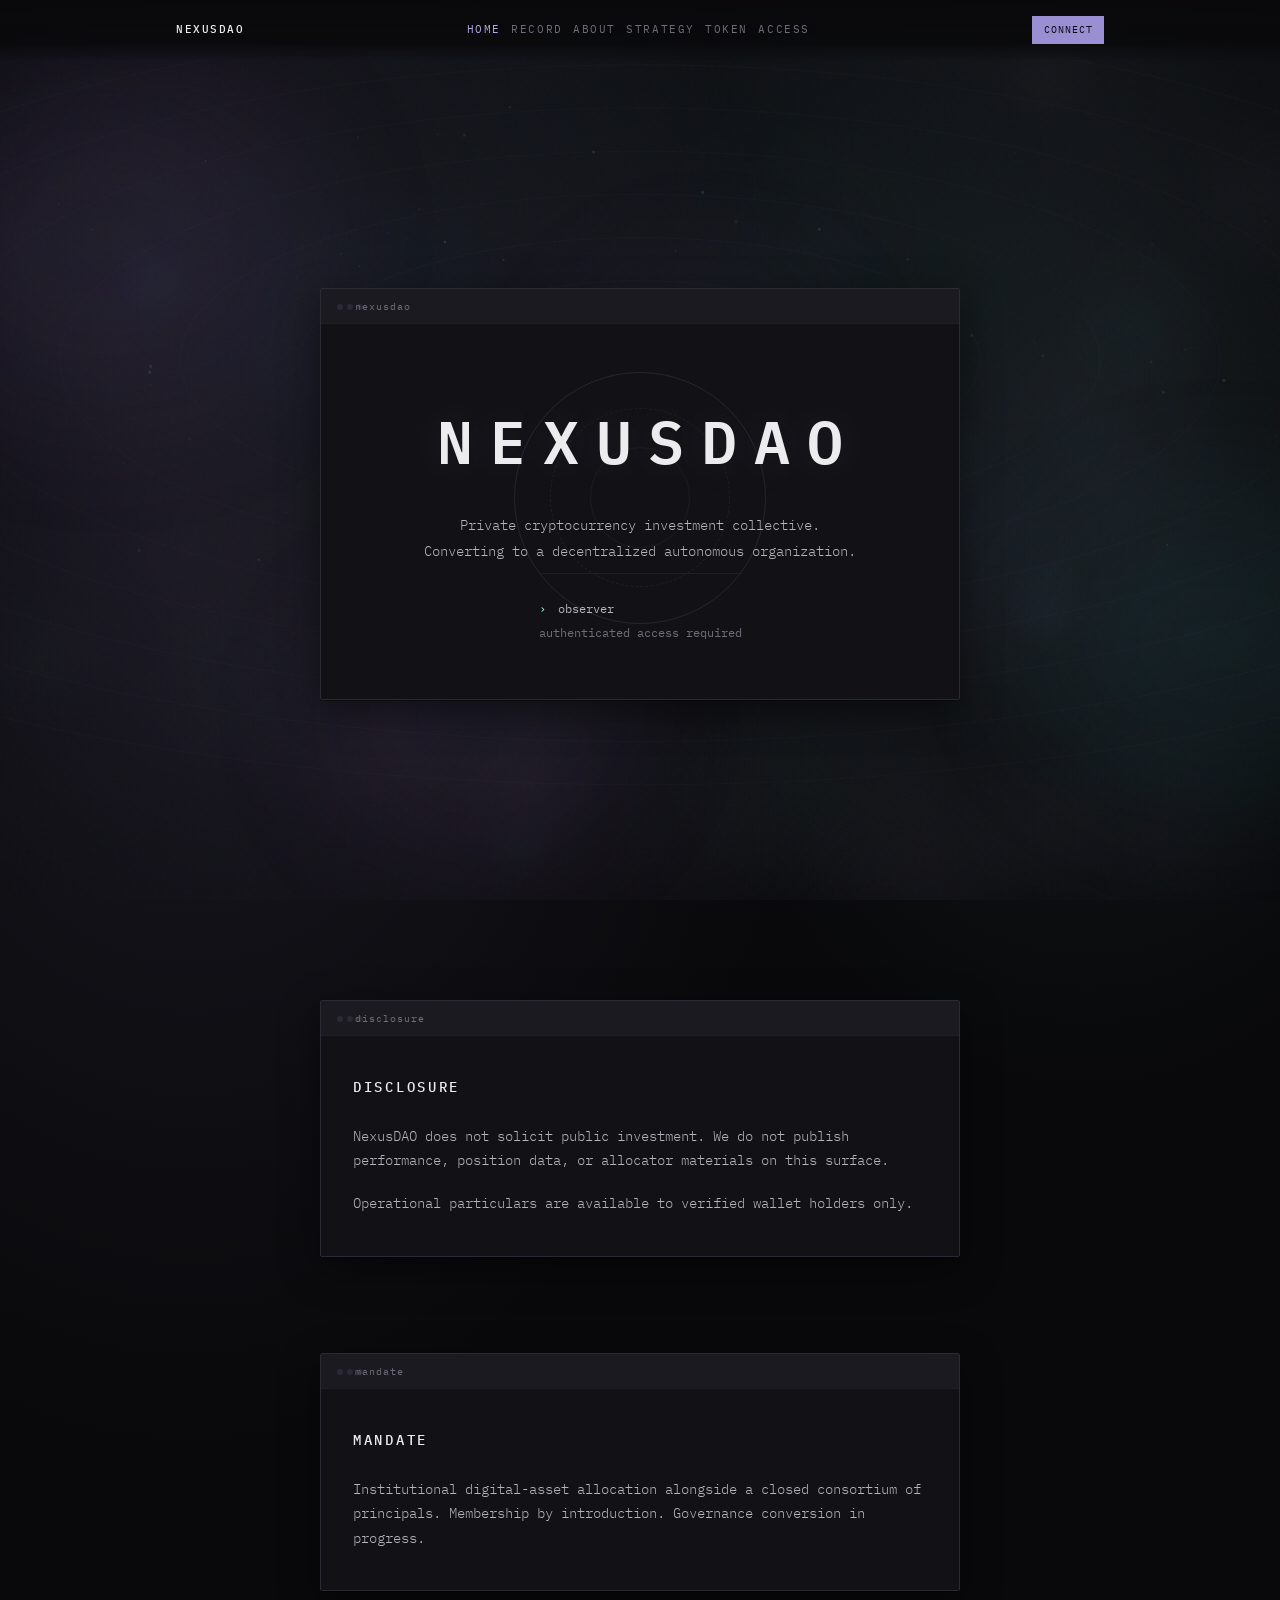
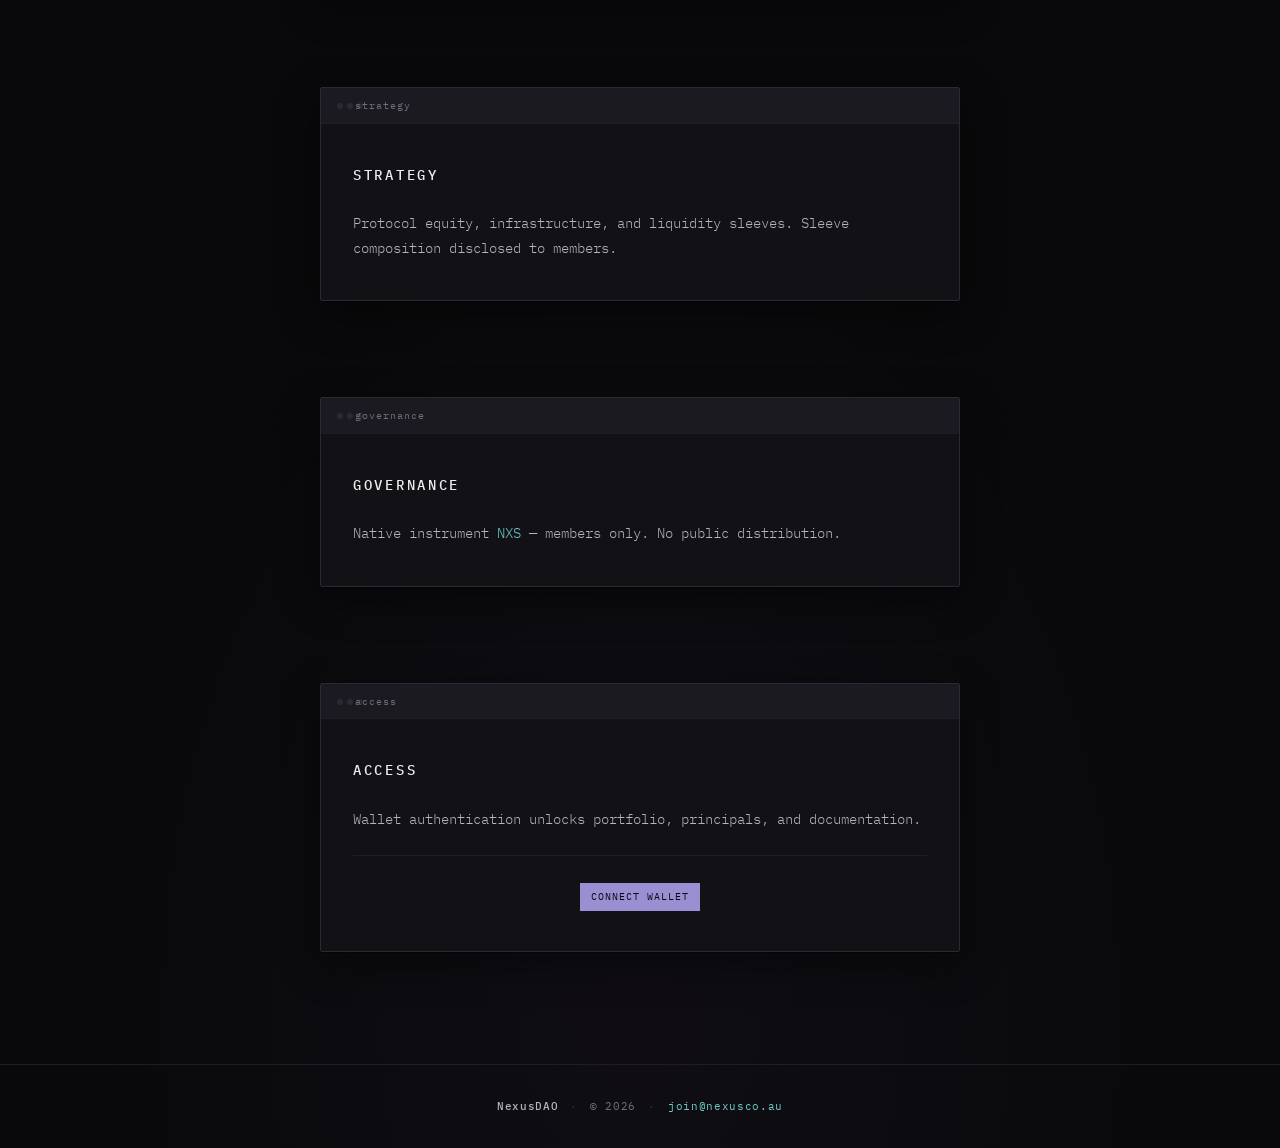
==== commit 4dd00e93: "Rebrand NexusCo to NexusDAO across site" ====
--- a/index.html
+++ b/index.html
@@ -3,9 +3,9 @@
 <head>
   <meta charset="UTF-8">
   <meta name="viewport" content="width=device-width, initial-scale=1.0">
-  <meta name="description" content="NexusCo — private cryptocurrency investment collective.">
+  <meta name="description" content="NexusDAO — private cryptocurrency investment collective.">
   <meta name="robots" content="noindex, nofollow">
-  <title>NexusCo</title>
+  <title>NexusDAO</title>
   <link rel="preconnect" href="https://fonts.googleapis.com">
   <link rel="preconnect" href="https://fonts.gstatic.com" crossorigin>
   <link href="https://fonts.googleapis.com/css2?family=IBM+Plex+Mono:wght@300;400;500;600&display=swap" rel="stylesheet">
@@ -28,7 +28,7 @@
       <div class="terminal-frame hero-frame">
         <div class="frame-bar">
           <span class="frame-dots" aria-hidden="true"></span>
-          <span class="frame-title">nexusco</span>
+          <span class="frame-title">nexusdao</span>
         </div>
         <div class="frame-body">
           <div class="portal-ring" aria-hidden="true">
@@ -36,7 +36,7 @@
             <span class="ring ring-2"></span>
             <span class="ring ring-3"></span>
           </div>
-          <h1 class="logo">NEXUSCO</h1>
+          <h1 class="logo">NEXUSDAO</h1>
           <p class="tagline">
             Private cryptocurrency investment collective.<br>
             Converting to a decentralized autonomous organization.
@@ -58,7 +58,7 @@
         <div class="frame-body">
           <h2 class="section-title">Disclosure</h2>
           <p>
-            NexusCo does not solicit public investment. We do not publish performance,
+            NexusDAO does not solicit public investment. We do not publish performance,
             position data, or allocator materials on this surface.
           </p>
           <p class="muted">
@@ -136,7 +136,7 @@
 
   <footer class="site-footer">
     <div class="footer-inner">
-      <span class="footer-brand">NexusCo</span>
+      <span class="footer-brand">NexusDAO</span>
       <span class="footer-sep">·</span>
       <span class="footer-copy">&copy; <span id="year"></span></span>
       <span class="footer-sep">·</span>
--- a/styles.css
+++ b/styles.css
@@ -1,4 +1,4 @@
-/* NexusCo — dark terminal / nebula */
+/* NexusDAO — dark terminal / nebula */
 
 :root {
   --bg: #09090b;
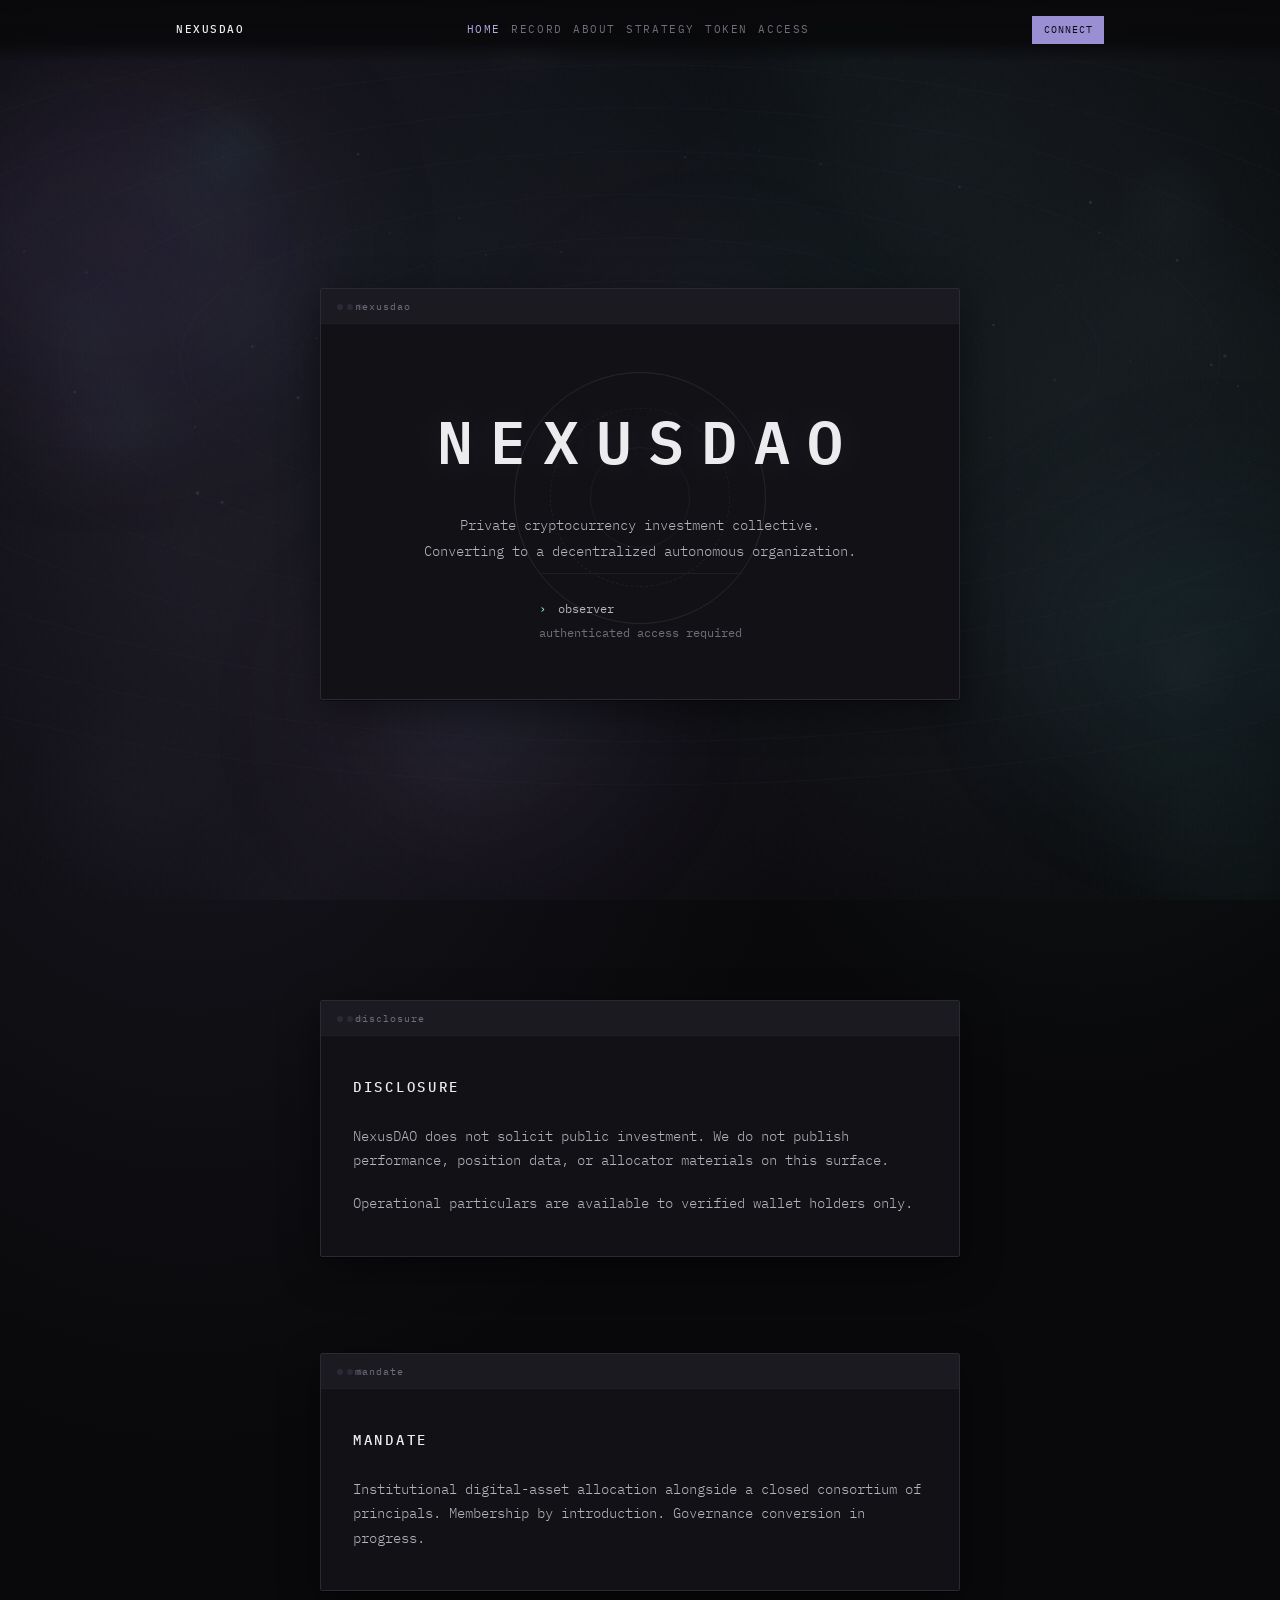
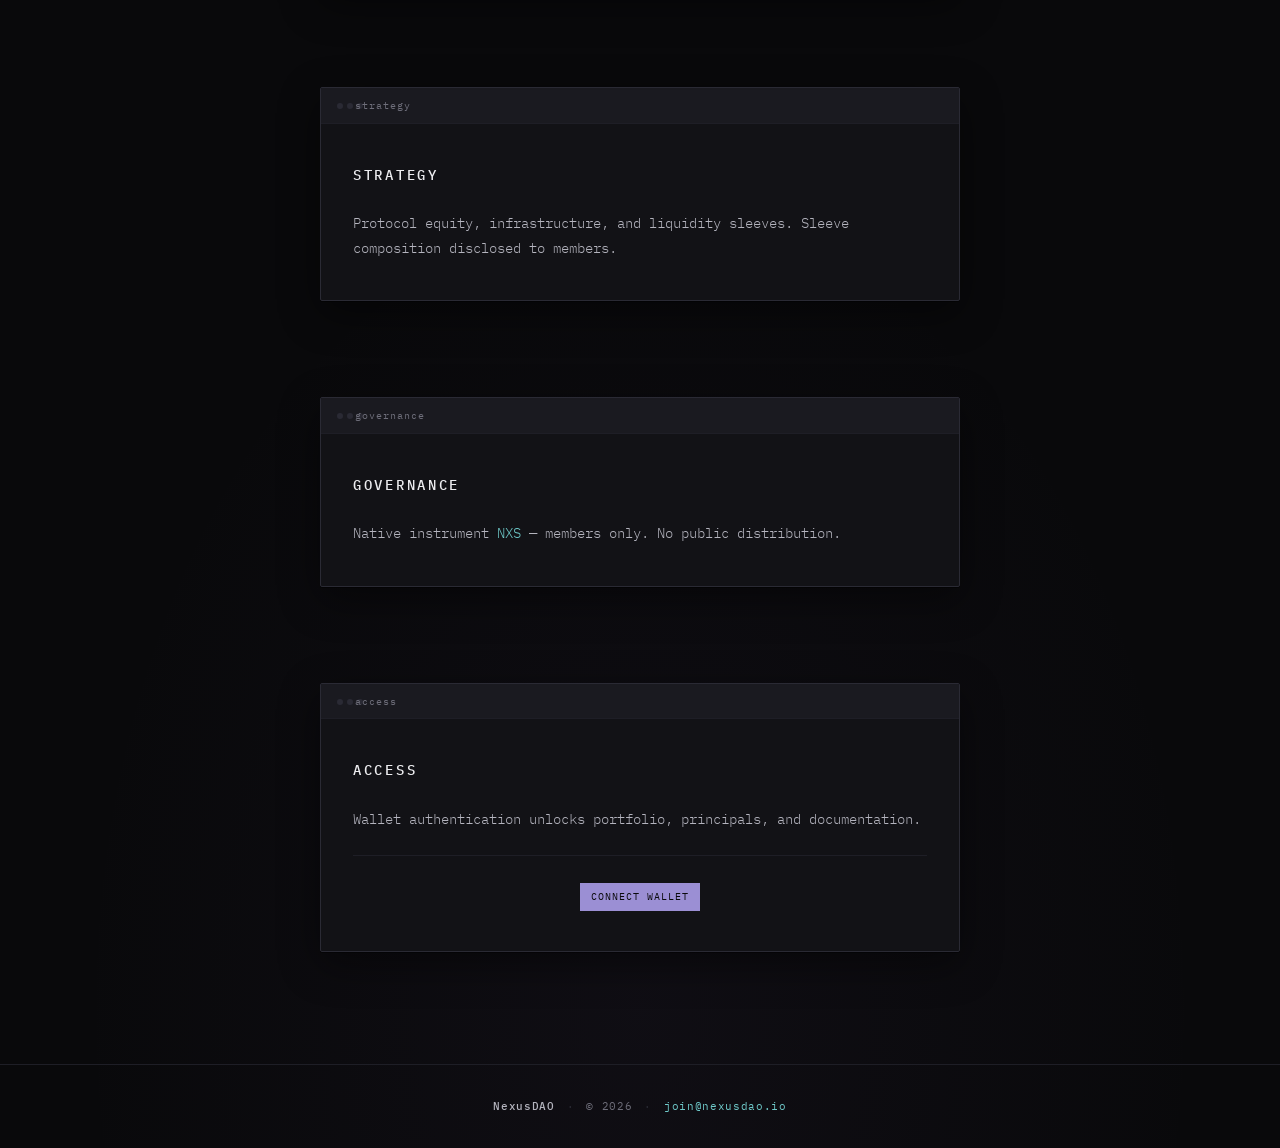
==== commit 54a9c68a: "Update footer email to join@nexusdao.io" ====
--- a/index.html
+++ b/index.html
@@ -140,7 +140,7 @@
       <span class="footer-sep">·</span>
       <span class="footer-copy">&copy; <span id="year"></span></span>
       <span class="footer-sep">·</span>
-      <a href="mailto:join@nexusco.au" class="footer-email accent-cyan">join@nexusco.au</a>
+      <a href="mailto:join@nexusdao.io" class="footer-email accent-cyan">join@nexusdao.io</a>
     </div>
   </footer>
 
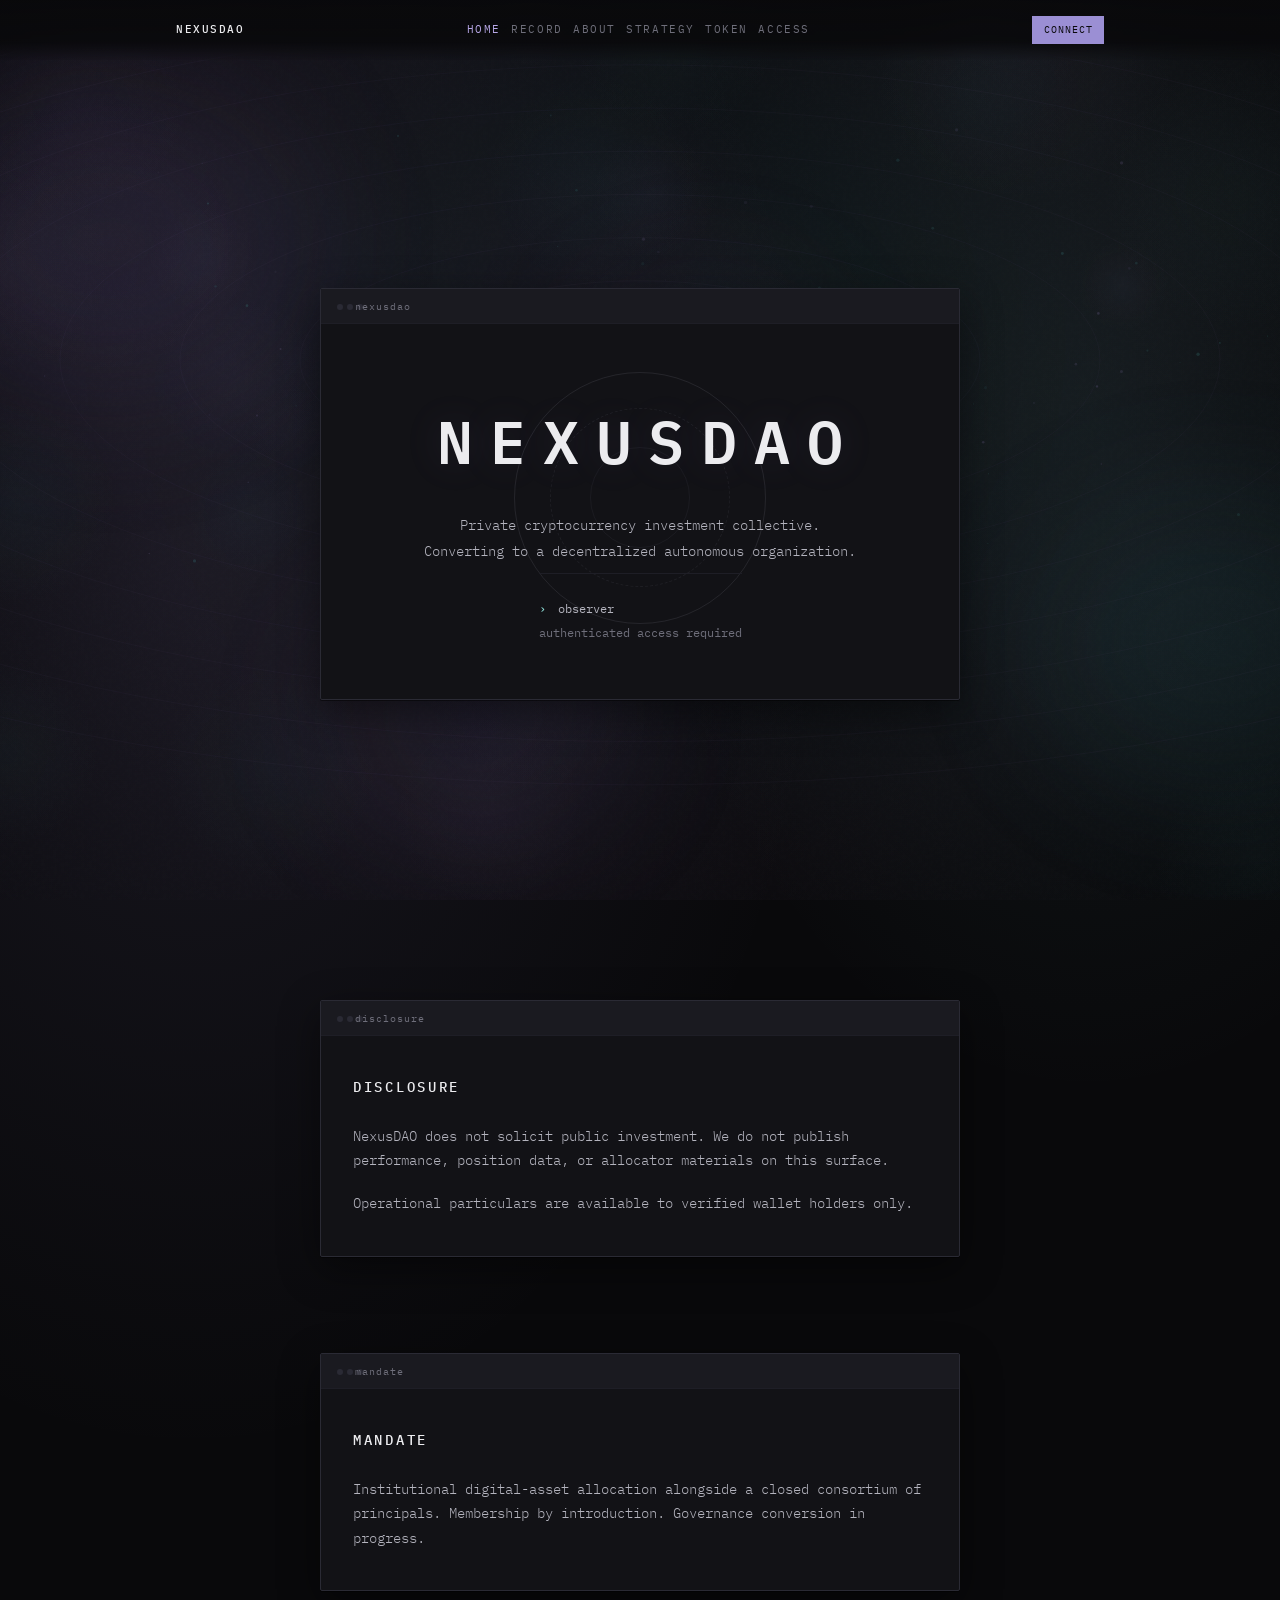
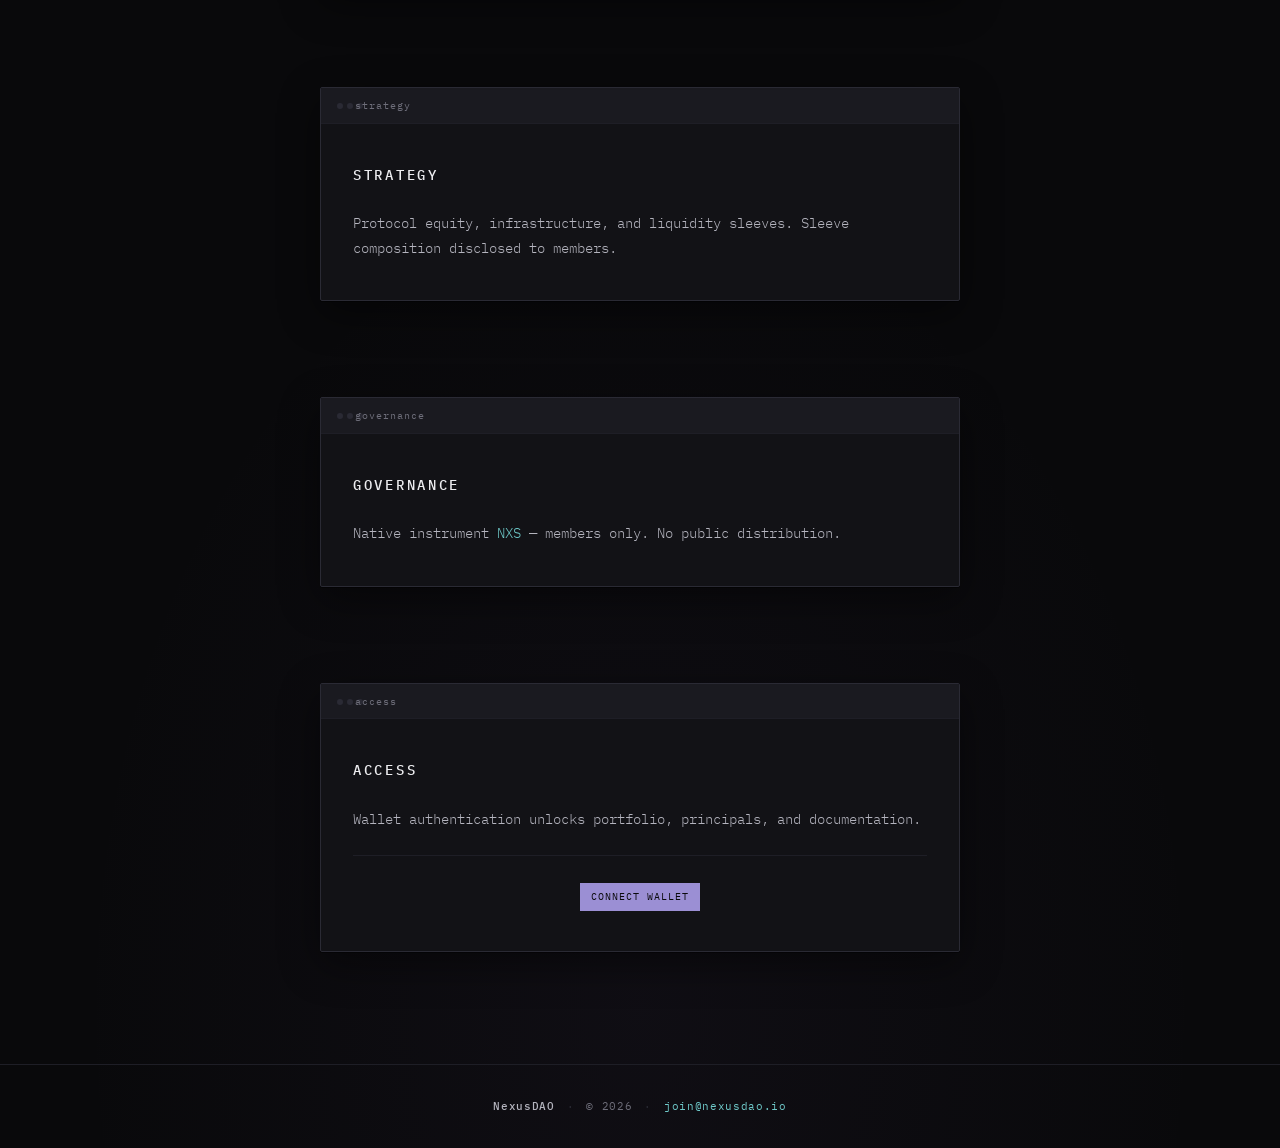
==== commit 6fb36f8d: "Add terminal-style password gate before wallet connection" ====
--- a/index.html
+++ b/index.html
@@ -144,6 +144,7 @@
     </div>
   </footer>
 
+  <script src="password-gate.js"></script>
   <script src="wallet.js"></script>
   <script src="nav-utils.js"></script>
   <script src="header.js"></script>
--- a/styles.css
+++ b/styles.css
@@ -802,6 +802,149 @@
   display: none;
 }
 
+/* Password gate */
+body.password-gate-open {
+  overflow: hidden;
+}
+
+.password-gate {
+  position: fixed;
+  inset: 0;
+  z-index: 500;
+  display: flex;
+  align-items: center;
+  justify-content: center;
+  padding: 1.5rem;
+}
+
+.password-gate[hidden] {
+  display: none !important;
+}
+
+.password-gate-backdrop {
+  position: absolute;
+  inset: 0;
+  background: rgba(9, 9, 11, 0.82);
+  backdrop-filter: blur(6px);
+}
+
+.password-gate-dialog {
+  position: relative;
+  z-index: 1;
+  width: 100%;
+  max-width: 26rem;
+  box-shadow:
+    0 0 0 1px rgba(155, 143, 212, 0.12),
+    0 20px 60px var(--shadow),
+    0 0 80px rgba(110, 201, 201, 0.06);
+  animation: password-gate-in 0.22s ease-out;
+}
+
+@keyframes password-gate-in {
+  from {
+    opacity: 0;
+    transform: translateY(0.5rem) scale(0.98);
+  }
+  to {
+    opacity: 1;
+    transform: translateY(0) scale(1);
+  }
+}
+
+.password-gate-body {
+  padding: 1.75rem 1.5rem 1.5rem;
+}
+
+.password-gate-prompt {
+  font-size: 0.78rem;
+  color: var(--fg-secondary);
+  margin-bottom: 0.35rem;
+}
+
+.password-gate-hint {
+  font-size: 0.68rem;
+  margin-bottom: 1.25rem;
+}
+
+.password-gate-label {
+  display: block;
+  margin-bottom: 0.75rem;
+}
+
+.password-gate-prefix {
+  display: block;
+  font-size: 0.65rem;
+  letter-spacing: 0.08em;
+  text-transform: uppercase;
+  color: var(--fg-muted);
+  margin-bottom: 0.45rem;
+}
+
+.password-gate-input {
+  width: 100%;
+  font-family: var(--font);
+  font-size: 0.85rem;
+  letter-spacing: 0.06em;
+  padding: 0.65rem 0.75rem;
+  background: var(--bg);
+  border: 1px solid var(--border);
+  border-radius: var(--radius);
+  color: var(--fg);
+  caret-color: var(--cyan);
+  transition: border-color 0.15s ease, box-shadow 0.15s ease;
+}
+
+.password-gate-input::placeholder {
+  color: var(--fg-muted);
+  opacity: 0.45;
+}
+
+.password-gate-input:focus {
+  outline: none;
+  border-color: var(--lavender-soft);
+  box-shadow: 0 0 0 2px var(--lavender-bg);
+}
+
+.password-gate-input--shake {
+  animation: password-gate-shake 0.42s ease;
+  border-color: rgba(200, 100, 100, 0.55);
+}
+
+@keyframes password-gate-shake {
+  0%, 100% { transform: translateX(0); }
+  20% { transform: translateX(-6px); }
+  40% { transform: translateX(6px); }
+  60% { transform: translateX(-4px); }
+  80% { transform: translateX(4px); }
+}
+
+.password-gate-status {
+  font-size: 0.68rem;
+  letter-spacing: 0.04em;
+  margin-bottom: 0.75rem;
+  min-height: 1.1rem;
+}
+
+.password-gate-status[hidden] {
+  display: none;
+}
+
+.password-gate-status--denied {
+  color: #c87878;
+}
+
+.password-gate-status--granted {
+  color: var(--cyan);
+}
+
+.password-gate-actions {
+  display: flex;
+  justify-content: flex-end;
+  gap: 0.5rem;
+  padding-top: 0.5rem;
+  border-top: 1px solid var(--border-soft);
+}
+
 .btn-compact {
   padding: 0.35rem 0.5rem;
   min-width: 0;
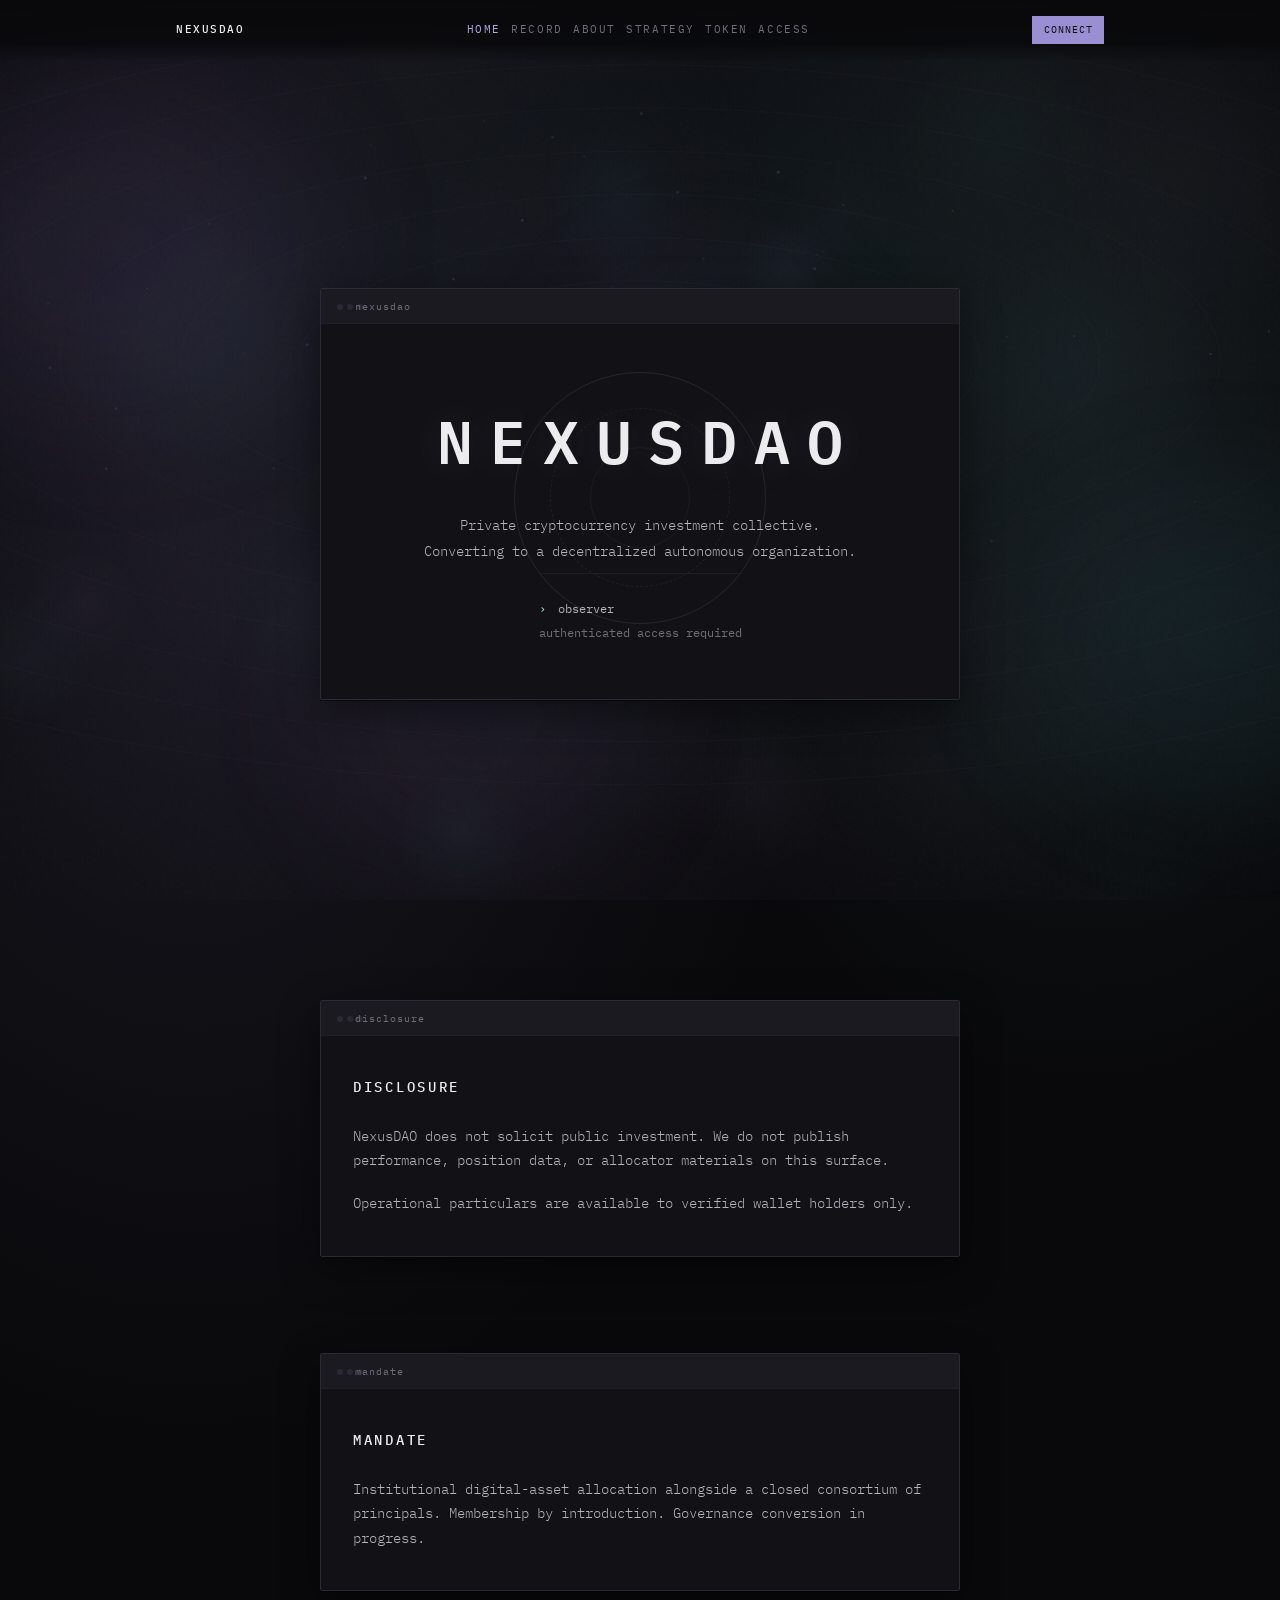
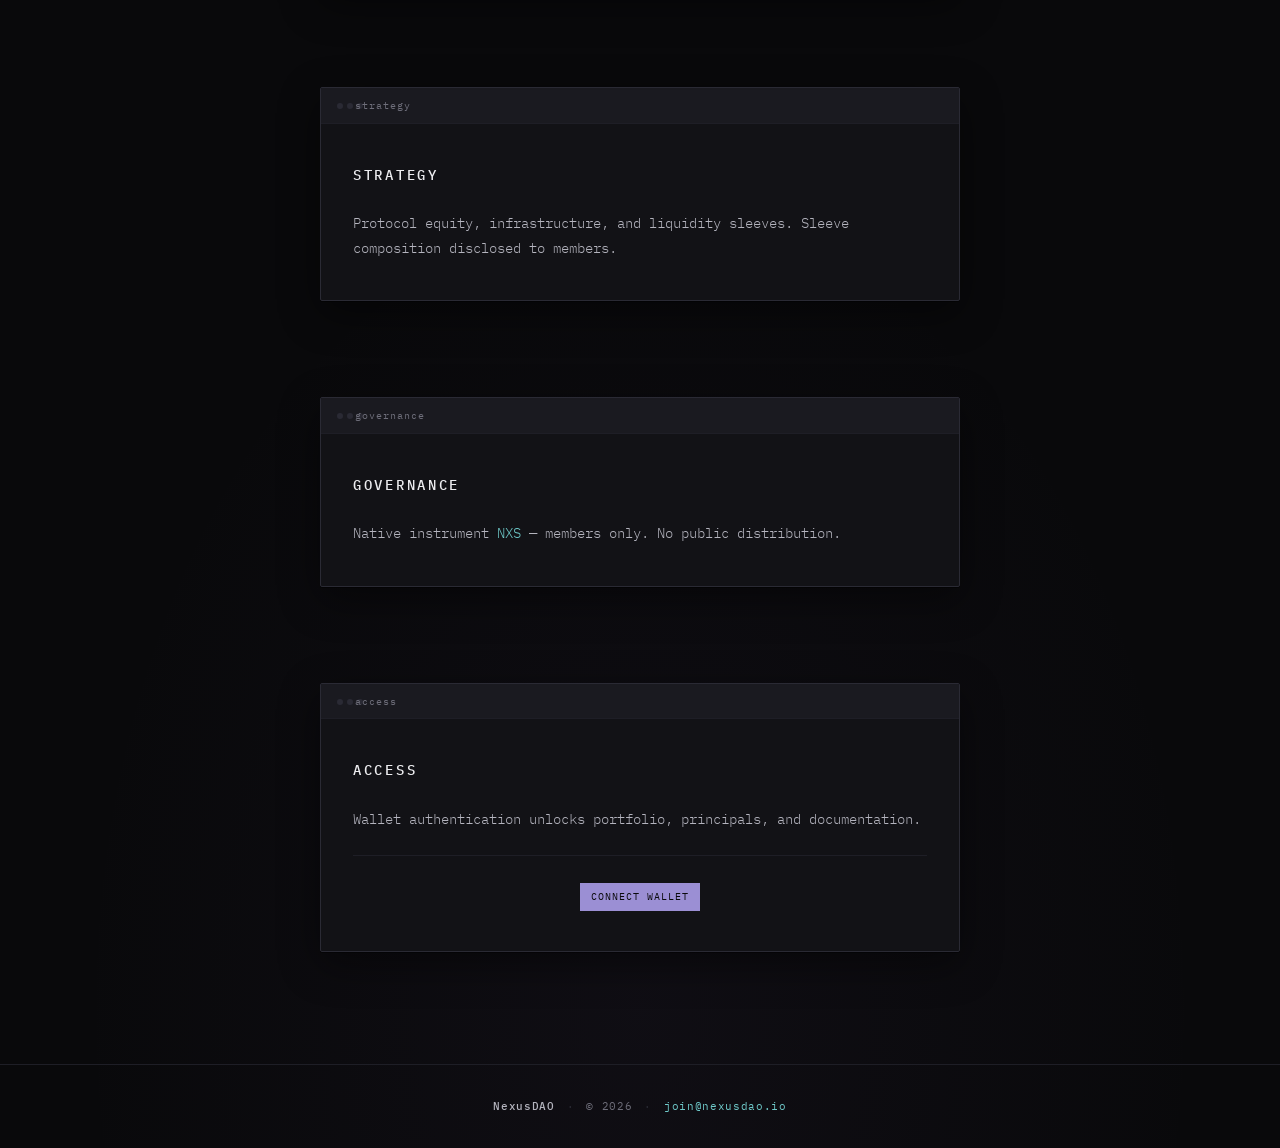
==== commit d84c70e9: "Harden access gate, improve page titles and clean URLs" ====
--- a/index.html
+++ b/index.html
@@ -3,9 +3,17 @@
 <head>
   <meta charset="UTF-8">
   <meta name="viewport" content="width=device-width, initial-scale=1.0">
-  <meta name="description" content="NexusDAO — private cryptocurrency investment collective.">
-  <meta name="robots" content="noindex, nofollow">
-  <title>NexusDAO</title>
+  <meta name="description" content="NexusDAO is a private digital-asset investment collective converting to a decentralized autonomous organization.">
+  <link rel="canonical" href="https://nexusdao.io/">
+  <meta property="og:type" content="website">
+  <meta property="og:site_name" content="NexusDAO">
+  <meta property="og:title" content="NexusDAO — Private Digital Asset Collective">
+  <meta property="og:description" content="Private cryptocurrency investment collective. Membership by introduction. Governance conversion in progress.">
+  <meta property="og:url" content="https://nexusdao.io/">
+  <meta name="twitter:card" content="summary">
+  <meta name="twitter:title" content="NexusDAO — Private Digital Asset Collective">
+  <meta name="twitter:description" content="Private cryptocurrency investment collective. Membership by introduction.">
+  <title>NexusDAO — Private Digital Asset Collective</title>
   <link rel="preconnect" href="https://fonts.googleapis.com">
   <link rel="preconnect" href="https://fonts.gstatic.com" crossorigin>
   <link href="https://fonts.googleapis.com/css2?family=IBM+Plex+Mono:wght@300;400;500;600&display=swap" rel="stylesheet">
@@ -144,7 +152,7 @@
     </div>
   </footer>
 
-  <script src="password-gate.js"></script>
+  <script src="access-gate.js"></script>
   <script src="wallet.js"></script>
   <script src="nav-utils.js"></script>
   <script src="header.js"></script>
--- a/styles.css
+++ b/styles.css
@@ -858,11 +858,6 @@
 .password-gate-prompt {
   font-size: 0.78rem;
   color: var(--fg-secondary);
-  margin-bottom: 0.35rem;
-}
-
-.password-gate-hint {
-  font-size: 0.68rem;
   margin-bottom: 1.25rem;
 }
 
